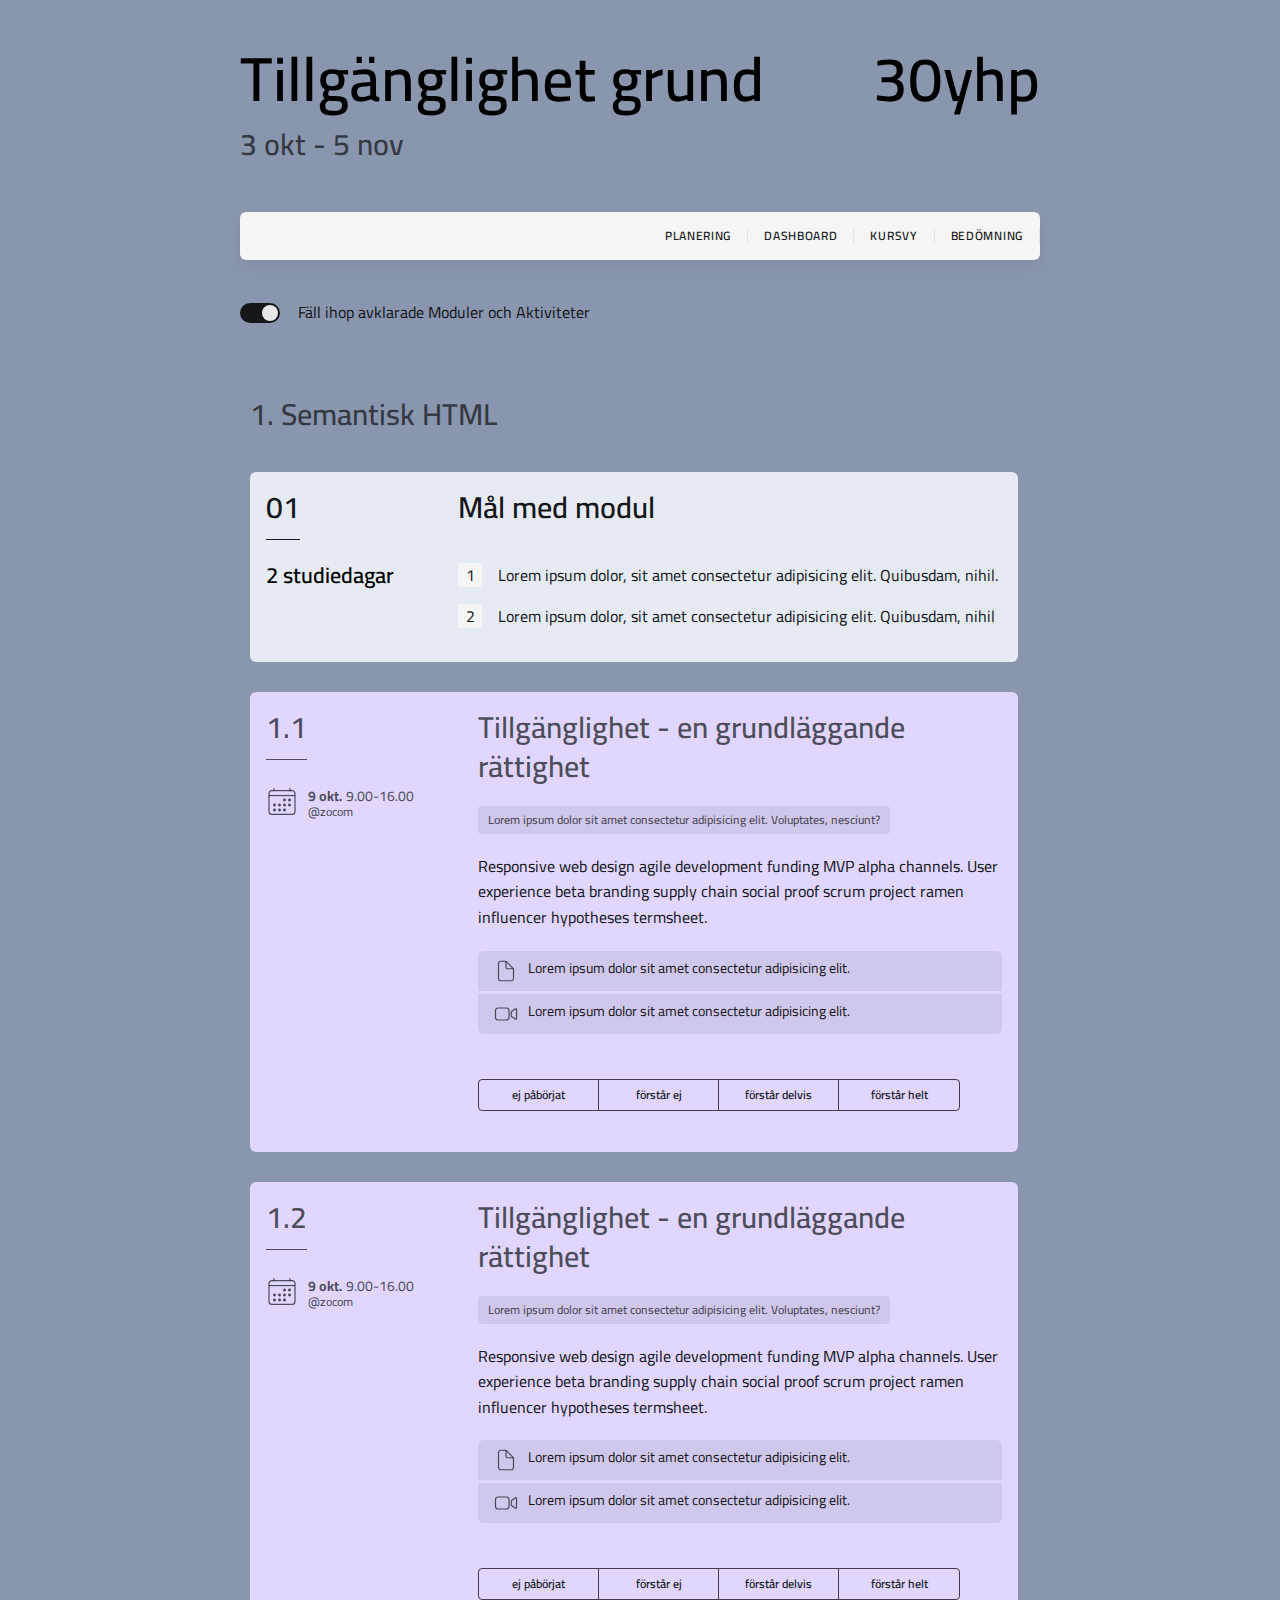
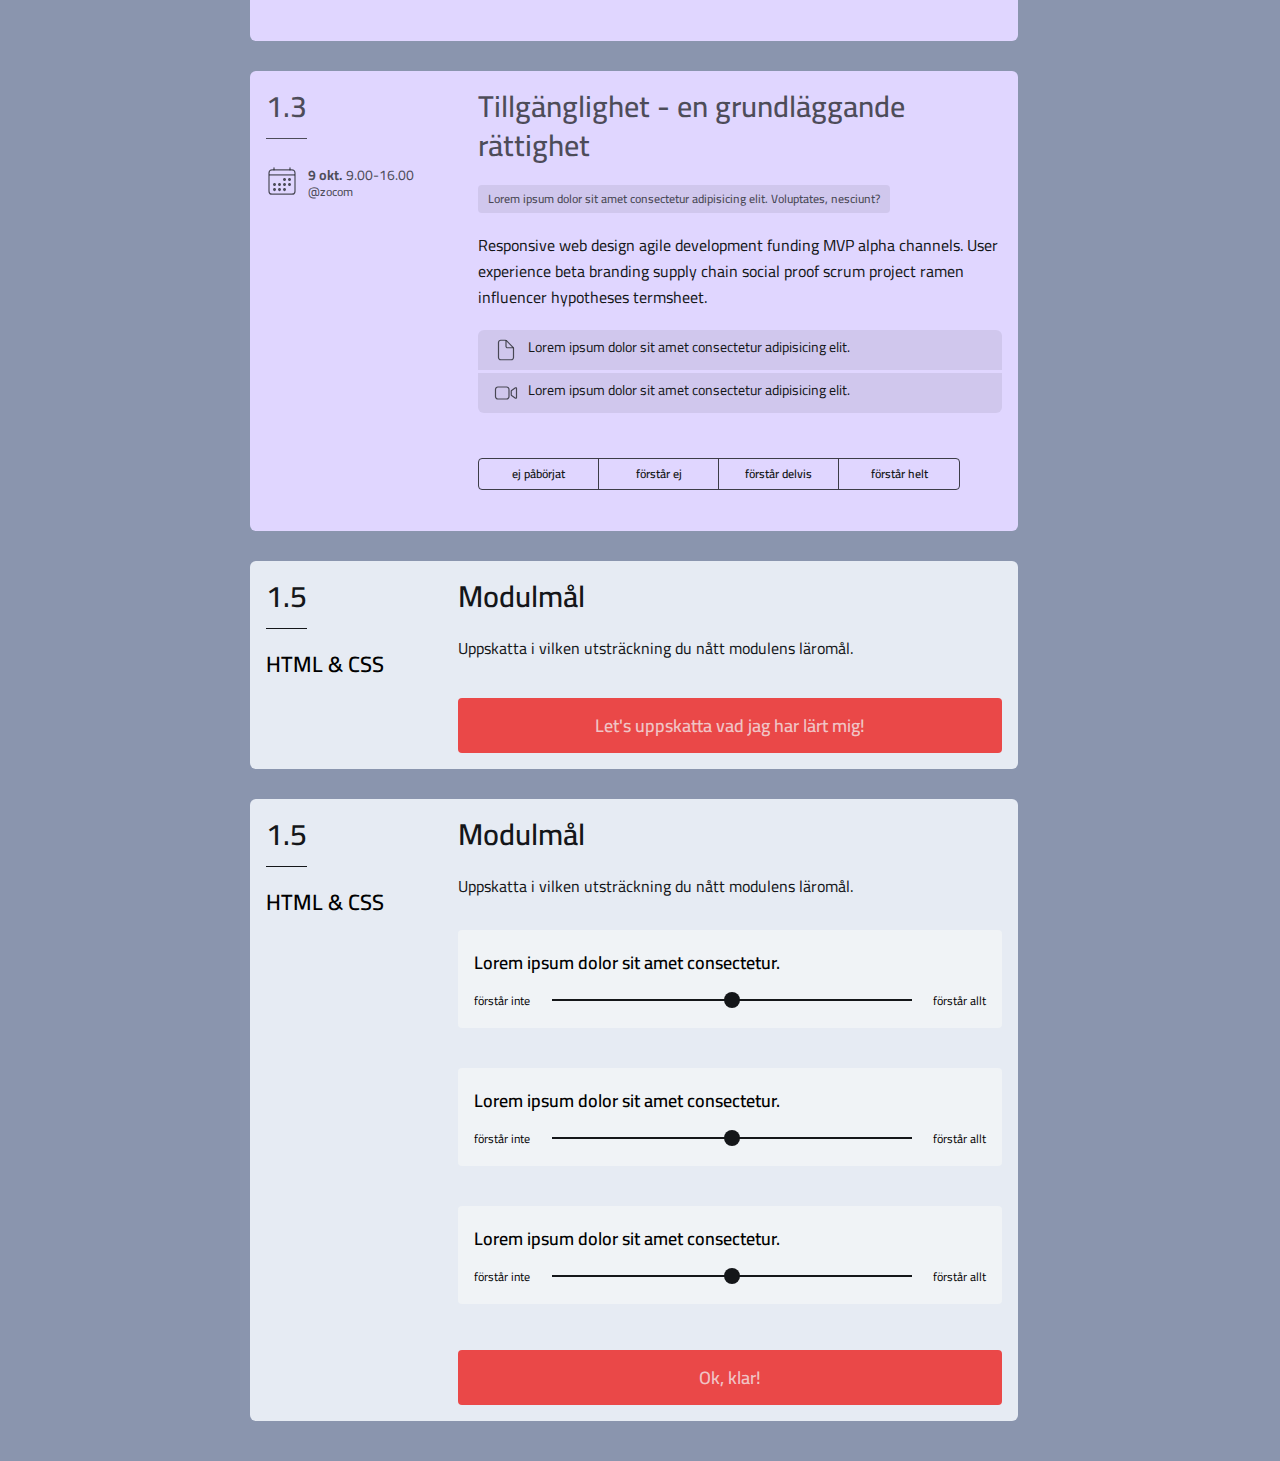
==== view/index.html @ afc8d927 "view html" ====
<!DOCTYPE html>
<html lang="en">
<head>
    <meta charset="UTF-8">
    <meta http-equiv="X-UA-Compatible" content="IE=edge">
    <meta name="viewport" content="width=device-width, initial-scale=1.0">
    <link rel="stylesheet" href="../components/style.css">
    <link rel="preconnect" href="https://fonts.googleapis.com">
    <link rel="preconnect" href="https://fonts.gstatic.com" crossorigin>
    <link href="https://fonts.googleapis.com/css2?family=Cairo:wght@300;400;500;600;700&display=swap" rel="stylesheet">
    <title>Document</title>
</head>
<body>
    <div class="wrapper">

        <h1 class="title">Tillgänglighet grund <span>30yhp</span></h1>
        <h2 class="title__date">3 okt - 5 nov</h2>
    
        <!-- NAV -->
        <nav class="nav">
            <a class="nav__link" href="#">Planering</a>
            <a class="nav__link" href="../view/index.html">Dashboard</a>
            <a class="nav__link" href="#">Kursvy</a>
            <a class="nav__link" href="#">Bedömning</a>
        </nav>
    
        <!-- TOGGLE-DONE -->
        <section class="toggle-done">
            <div class="toggle-done__track"><div class="toggle-done__thumb"></div></div>
            <p class="main-p">Fäll ihop avklarade Moduler och Aktiviteter</p>
        </section>
    
        <article class="module__wrapper">
            <h2 class="module__title">1. Semantisk HTML</h2>
    
            <!-- LESSON-HEADER -->
            <header class="lesson-header">
                <aside class="module">
                    <h2 class="h2 module__number">01</h2>
                    <h3 class="h3">2 studiedagar</h3>
                </aside>
                <section class="module__overview">
                    <h2 class="h2">Mål med modul</h2>
                    <ol>
                        <li class="lesson-outcome main-p">Lorem ipsum dolor, sit amet consectetur adipisicing elit. Quibusdam, nihil.</li>
                        <li class="lesson-outcome main-p">Lorem ipsum dolor, sit amet consectetur adipisicing elit. Quibusdam, nihil</li>
                    </ol>
                </section>
            </header>
    
            <!-- LESSON 1.1 -->
            <article class="lesson">
                <aside class="module">
                    <h2 class="h2 h2--lighter module__number--lighter">1.1</h2>
                    <!-- SCHEDULE -->
                    <section class="schedule">
                        <img src="../img/calendar-outline.svg" alt="Icon of calendar.">
                        <section class="card-p--lighter">
                            <time class="schedule__date" datetime="2022-10-03">9 okt.</time>
                            <time class="schedule__time" datetime="08:00+01:00">9.00-16.00</time>
                            <address class="schedule__address card-p--lighter">@zocom</address>
                        </section>
                    </section>
                </aside>
                <section class="module__overview">
                    <h2 class="h2 h2--lighter">Tillgänglighet - en grundläggande rättighet</h2>
                    
                    <!-- MODULE-GOAL -->
                    <section class="module-goal">
                        <p class="card-p card-p--lighter">Lorem ipsum dolor sit amet consectetur adipisicing elit. Voluptates, nesciunt?</p>
                    </section>
                    <p class="main-p">Responsive web design agile development funding MVP alpha channels. User experience beta branding supply chain social proof scrum project ramen influencer hypotheses termsheet.</p>
                    
                    <!-- LINK -->
                    <section class="link__wrapper">
                        <section class="link">
                            <img src="../img/document-outline.svg" alt="">
                            <p class="figcaption">Lorem ipsum dolor sit amet consectetur adipisicing elit.</p>
                        </section>
                        <section class="link">
                            <img src="../img/videocam-outline.svg" alt="">
                            <p class="figcaption">Lorem ipsum dolor sit amet consectetur adipisicing elit.</p>
                        </section>
                    </section>

                    <!-- ACTIVITY-SELF-ASSESMENT -->
                    <section class="activity-self-assessment">
                        <ul class="self-assessment__options">
                            <li class="self-assessment__option border-right card-p">ej påbörjat</li>
                            <li class="self-assessment__option border-right card-p">förstår ej</li>
                            <li class="self-assessment__option border-right card-p">förstår delvis</li>
                            <li class="self-assessment__option card-p">förstår helt</li>
                        </ul>
                    </section>
                </section>
            </article>

            <!-- LESSON 1.2 -->
            <article class="lesson">
                <aside class="module">
                    <h2 class="h2 h2--lighter module__number--lighter">1.2</h2>
                    <!-- SCHEDULE -->
                    <section class="schedule">
                        <img src="../img/calendar-outline.svg" alt="Icon of calendar.">
                        <section class="card-p--lighter">
                            <time class="schedule__date" datetime="2022-10-03">9 okt.</time>
                            <time class="schedule__time" datetime="08:00+01:00">9.00-16.00</time>
                            <address class="schedule__address card-p--lighter">@zocom</address>
                        </section>
                    </section>
                </aside>
                <section class="module__overview">
                    <h2 class="h2 h2--lighter">Tillgänglighet - en grundläggande rättighet</h2>
                    
                    <!-- MODULE-GOAL -->
                    <section class="module-goal">
                        <p class="card-p card-p--lighter">Lorem ipsum dolor sit amet consectetur adipisicing elit. Voluptates, nesciunt?</p>
                    </section>
                    <p class="main-p">Responsive web design agile development funding MVP alpha channels. User experience beta branding supply chain social proof scrum project ramen influencer hypotheses termsheet.</p>
                    
                    <!-- LINK -->
                    <section class="link__wrapper">
                        <section class="link">
                            <img src="../img/document-outline.svg" alt="">
                            <p class="figcaption">Lorem ipsum dolor sit amet consectetur adipisicing elit.</p>
                        </section>
                        <section class="link">
                            <img src="../img/videocam-outline.svg" alt="">
                            <p class="figcaption">Lorem ipsum dolor sit amet consectetur adipisicing elit.</p>
                        </section>
                    </section>

                    <!-- ACTIVITY-SELF-ASSESMENT -->
                    <section class="activity-self-assessment">
                        <ul class="self-assessment__options">
                            <li class="self-assessment__option border-right card-p">ej påbörjat</li>
                            <li class="self-assessment__option border-right card-p">förstår ej</li>
                            <li class="self-assessment__option border-right card-p">förstår delvis</li>
                            <li class="self-assessment__option card-p">förstår helt</li>
                        </ul>
                    </section>
                </section>
            </article>

            <!-- LESSON 1.3 -->
            <article class="lesson">
                <aside class="module">
                    <h2 class="h2 h2--lighter module__number--lighter">1.3</h2>
                    <!-- SCHEDULE -->
                    <section class="schedule">
                        <img src="../img/calendar-outline.svg" alt="Icon of calendar.">
                        <section class="card-p--lighter">
                            <time class="schedule__date" datetime="2022-10-03">9 okt.</time>
                            <time class="schedule__time" datetime="08:00+01:00">9.00-16.00</time>
                            <address class="schedule__address card-p--lighter">@zocom</address>
                        </section>
                    </section>
                </aside>
                <section class="module__overview">
                    <h2 class="h2 h2--lighter">Tillgänglighet - en grundläggande rättighet</h2>
                    
                    <!-- MODULE-GOAL -->
                    <section class="module-goal">
                        <p class="card-p card-p--lighter">Lorem ipsum dolor sit amet consectetur adipisicing elit. Voluptates, nesciunt?</p>
                    </section>
                    <p class="main-p">Responsive web design agile development funding MVP alpha channels. User experience beta branding supply chain social proof scrum project ramen influencer hypotheses termsheet.</p>
                    
                    <!-- LINK -->
                    <section class="link__wrapper">
                        <section class="link">
                            <img src="../img/document-outline.svg" alt="">
                            <p class="figcaption">Lorem ipsum dolor sit amet consectetur adipisicing elit.</p>
                        </section>
                        <section class="link">
                            <img src="../img/videocam-outline.svg" alt="">
                            <p class="figcaption">Lorem ipsum dolor sit amet consectetur adipisicing elit.</p>
                        </section>
                    </section>

                    <!-- ACTIVITY-SELF-ASSESMENT -->
                    <section class="activity-self-assessment">
                        <ul class="self-assessment__options">
                            <li class="self-assessment__option border-right card-p">ej påbörjat</li>
                            <li class="self-assessment__option border-right card-p">förstår ej</li>
                            <li class="self-assessment__option border-right card-p">förstår delvis</li>
                            <li class="self-assessment__option card-p">förstår helt</li>
                        </ul>
                    </section>
                </section>
            </article>
    
            <!-- LESSON-HEADER -->
            <header class="lesson-header">
                <aside class="module">
                    <h2 class="h2 module__number">1.5</h2>
                    <h3 class="h3">HTML & CSS</h3>
                </aside>
                <section class="module__overview">
                    <h2 class="h2">Modulmål</h2>
                    <p class="main-p">Uppskatta i vilken utsträckning du nått modulens läromål.</p>
                    <!-- BTN -->
                    <button class="btn"><h4 class="h4">Let's uppskatta vad jag har lärt mig!</h4></button>
                </section>
            </header>

            <!-- LESSON-HEADER -->
            <header class="lesson-header">
                <aside class="module">
                    <h2 class="h2 module__number">1.5</h2>
                    <h3 class="h3">HTML & CSS</h3>
                </aside>
                <section class="module__overview">
                    <h2 class="h2">Modulmål</h2>
                    <p class="main-p">Uppskatta i vilken utsträckning du nått modulens läromål.</p>
                    
                    <!-- SLIDER-SELF-ASSESSMENT-->
                    <section class="slider-self-assessment">
                        <h4>Lorem ipsum dolor sit amet consectetur.</h4>
                        <div class="slider">
                            <p class="slider__p">förstår inte</p><input type="range" name="self-assessment" id="self-assessment"><p class="slider__p">förstår allt</p>
                        </div>
                    </section>
                    
                    <!-- SLIDER-SELF-ASSESSMENT-->
                    <section class="slider-self-assessment">
                        <h4>Lorem ipsum dolor sit amet consectetur.</h4>
                        <div class="slider">
                            <p class="slider__p">förstår inte</p><input type="range" name="self-assessment" id="self-assessment"><p class="slider__p">förstår allt</p>
                        </div>
                    </section>
                    
                    <!-- SLIDER-SELF-ASSESSMENT-->
                    <section class="slider-self-assessment">
                        <h4>Lorem ipsum dolor sit amet consectetur.</h4>
                        <div class="slider">
                            <p class="slider__p">förstår inte</p><input type="range" name="self-assessment" id="self-assessment"><p class="slider__p">förstår allt</p>
                        </div>
                    </section>

                    <!-- BTN -->
                    <button class="btn"><h4 class="h4">Ok, klar!</h4></button>

                </section>
            </header>



        </article>
    </div>
    
</body>
</html>
---- components/style.css ----
* {
    box-sizing: border-box;
    margin: 0;
    padding: 0;
    text-decoration: none;
    list-style: none;
    font-family: 'Cairo', sans-serif;
    font-size: 1.6rem;
}

body > * {
    margin: 3rem;
}

body {
    background: #8a95ae;
}

:root {
    font-size: 62.5%;

    --primary-text-dark: #141619;                       /* darker */
    --secondary-text-dark: rgba(20, 22, 25, 0.72);      /* lighter */
    --primary-text-light: rgba(243, 245, 247, 0.94);    /* lighter */
    --secondary-text-light: rgba(243, 245, 247, 0.72);  /* darker */

    --foreground-layer-light: #F5F5F5;                  /* nav, background course card */
    --foreground-layer-neutral: #666A73;
    --container-layer-ash: #E6EBF3;                     /* lesson-header */
    --container-layer-purple:  #E0D6FF;                 /* lesson */
    --shade-dark-80: rgba(20, 22, 25, 0.8);             /* darker */
    --shade-dark-8: rgba(20, 22, 25, 0.08);             /* lighter */
    --shade-light-80: rgba(243, 245, 246, 0.8);
    --accent-red: #EA4848;

    --border-radius: 6px;
}

h1 {
    font-weight: 600;
    font-size: 6.2rem;
    position: relative;
    margin-bottom: -6rem;
}
h1 span {
    font-weight: 600;
    font-size: 6.2rem;
    position: absolute;
    right: 0;
}

h2 {        /* ta bort denna?? */
    font-weight: 600;
    font-size: 3.0rem;
    color: rgba(20, 22, 25, 0.72);
}

.h2 {
    color: var(--primary-text-dark);
    font-size: 3.0rem;
    font-weight: 600;
    line-height: 3.9rem;
}

.h2--lighter {
    color: var(--secondary-text-dark);
}

h3 {        /* ta bort denna?? */
    font-weight: 600;
    font-size: 2.2rem;
    line-height: 3.08px;
}

.h3 {
    font-weight: 600;
    font-size: 2.2rem;
    line-height: 3.08rem;
}

h4 {
    font-size: 1.8rem;
    font-weight: 600;
}

.h4 {
    font-size: 1.8rem;
    font-weight: 600;
    line-height: 2.34rem;
}

p {
    font-size: 1.6rem;
    font-weight: 400;
}

.main-p {
    font-size: 1.6rem;
    font-weight: 400;
    line-height: 2.56rem;
    color: var(--primary-text-dark);
}

.card-p {
    font-size: 1.2rem;
    font-weight: 600;
    line-height: 1.8rem;
}

.card-p--lighter {
    color: var(--secondary-text-dark);
}

figcaption {
    font-weight: 400;
    font-size: 1.4rem;
    color: var(--primary-text-dark);
}

.figcaption {
    font-weight: 400;
    font-size: 1.4rem;
    line-height: 1.8rem;
    color: var(--primary-text-dark);
    /* text-align: center; */
}

.wrapper {
    max-width: 800px;
    margin: 2rem auto;
    display: flex;
    flex-direction: column;
    gap: 4rem;
}

.module__wrapper {
    display: flex;
    flex-direction: column;
    gap: 3rem;
    /* background-color: var(--primary-);   FIXA DENNA */
    padding: 2rem 1rem;
    border-radius: var(--border-radius);
}

/* -.-.-.-.-.- NAV -.-.-.-.-.- */

.nav {
    min-height: 4.8rem;
    background-color: var(--foreground-layer-light);
    box-shadow: 0px 6px 16px rgba(0, 0, 0, 0.05);
    border-radius: 6px;
    display: flex;
    justify-content: end;
    align-items: center;
}

.nav__link {
    padding: 0 1.6rem;
    border-right: 1px solid var(--shade-dark-8);
    text-transform: uppercase;
    font-weight: 600;
    color: var(--primary-text-dark);
    font-size: 1.2rem;
    letter-spacing: 0.7px;
    line-height: 1.56rem;
}

/* -.-.-.-.-.- LESSON-HEADER -.-.-.-.-.- */

.lesson-header {
    max-width: 768px;
    padding: 1.6rem;
    background-color: var(--container-layer-ash);
    border-radius: var(--border-radius);
    display: grid;
    grid-template-columns: 16rem auto;
    gap: 3.2rem;
}

.lesson-outcome {
    counter-increment: item;
    margin: 1.6rem 0;
}

.lesson-outcome::before {
    background-color: var(--foreground-layer-light);
    border-radius: 3px;
    content: counter(item);
    width: 2.4rem;
    height: 2.4rem;
    display: inline-block;
    text-align: center;
    line-height: 2.4rem;
    margin-right: 1.6rem;
}

.module__number {
    width: fit-content;
    border-bottom: 1.5px solid var(--primary-text-dark);
    margin-bottom: 2rem;
    padding-bottom: 1.2rem;
}

.module__number--lighter {
    width: fit-content;
    border-bottom: 1.5px solid var(--secondary-text-dark);
    margin-bottom: 2rem;
    padding-bottom: 1.2rem;
}

/* -.-.-.- ACTIVITY-SELF-ASSESMENT -.-.-.- */

.activity-self-assessment {
    padding: 1rem 0;
    margin: 1.5rem 0;
}

.self-assessment__options {
    width: fit-content;
    border: 0.5px solid var(--shade-dark-80);
    overflow: hidden;
    border-radius: 4px;
    display: grid;
    grid-template-columns: repeat(4, 12rem);
}

.self-assessment__option {
    text-align: center;
    padding: .6rem 0;
    cursor: pointer;
    color: var(--primary-text-dark);
}

.border-right {
    border-right: 0.5px solid var(--shade-dark-80);
}

.self-assessment__option:hover {
    background-color: var(--shade-dark-80);
    color: var(--primary-text-light);
}

/* -.-.-.-.- COURSE CARD -.-.-.-.- */

.course-card {
    width: 24.5rem;
    border-radius: var(--border-radius);
    overflow: hidden;
    background-color: var(--foreground-layer-light);
}

.course-card__color {
    height: 20rem;
    background-color: var(--foreground-layer-neutral);
}

.course-card__info {
    padding: 1.6rem;
}

.course-card__nav {
    display: flex;
    flex-direction: column;
    align-items: center;
    gap: 1px;
    border-radius: var(--border-radius);
    overflow: hidden;
    margin-top: 4.4rem;
}

.card__link {
    width: 100%;
    text-align: center;
    padding: .4rem 0;
    background-color: var(--shade-dark-8);
    color: var(--secondary-text-dark);
}

.card__link:hover {     /* Samma som assessment! Lägga ihop? */
    background-color: var(--shade-dark-80);
    color: var(--primary-text-light);
}

/* -.-.-.-.-.-.-.- BTN -.-.-.-.-.-.-.- */

.btn {
    max-width: 60rem;
    width: 100%;
    border: none;
    background-color: var(--accent-red);
    border-radius: 4px;
    color: var(--secondary-text-light);
    padding: 1.6rem 2.4rem;
    margin-top: 1.6rem;
    cursor: pointer;
}

/* -.-.-.- TOGGLE-DONE -.-.-.- */

.toggle-done {
    display: flex;
    align-items: center;
    gap: 1.8rem;
}

.toggle-done__track {
    width: 4rem;
    height: 2rem;
    padding: 2px;
    background-color: var(--primary-text-dark);
    border-radius: 4rem;
    display: flex;
    justify-content: end;
    align-items: center;
}

.toggle-done__thumb {
    width: 1.6rem;
    height: 1.6rem;
    border-radius: 50%;
    background-color: var(--primary-text-light);
    cursor: pointer;
}

/* -.-.- SLIDER-SELF-ASSESSMENT -.-.- */

.slider-self-assessment {
    max-width: 544px;
    display: flex;
    flex-direction: column;
    gap: 1rem;
    background-color: var(--shade-light-80);
    padding: 1.6rem;
    border-radius: 4px;
    margin: 1rem 0;
}

.slider {
    display: flex;
    align-items: center;
    gap: 1rem;
}

.slider__p {
    font-size: 1.2rem;
}

input[type="range"] {
    appearance: none;
    width: 36rem;
    margin: auto;
}

input[type="range"]::-webkit-slider-runnable-track {
    appearance: none;
    background-color: #141619;
    height: 1.5px;
    /* width: 30rem; */
}
input[type="range"]::-webkit-slider-thumb {
    appearance: none;
    background-color: #141619;
    height: 1.6rem;
    width: 1.6rem;
    border-radius: 50%;
    margin-top: -.7rem;
}


/* -.-.-.-.-.- MODULE GOAL -.-.-.-.-.- */

.module-goal {
    background-color: var(--shade-dark-8);
    border-radius: 4px;
    width: fit-content;
    padding: .5rem 1rem;
}

/* -.-.-.-.-.-.- LINK -.-.-.-.-.-.- */

.link__wrapper {
    display: flex;
    flex-direction: column;
    gap: .3rem;
    border-radius: var(--border-radius);
    overflow: hidden;
}

.link {
    display: flex;
    gap: 1rem;
    background-color: var(--shade-dark-8);
    padding: .5em 1em;
}


/* LESSON */

.lesson {
    max-width: 768px;
    padding: 1.6rem;
    background-color: var(--container-layer-purple);
    border-radius: var(--border-radius);
    display: grid;
    grid-template-columns: 18rem auto;
    gap: 3.2rem;
}

.module__overview {
    display: flex;
    flex-direction: column;
    gap: 2rem;
}

/* SCHEDULE */

.schedule {
    display: flex;
    gap: 1rem;
}

.schedule__date {
    font-size: 1.4rem;
    font-weight: 700;
}

.schedule__time {
    font-size: 1.4rem;
    font-weight: 500;
}

.schedule__address {
    font-style: normal;
    font-size: 1.2rem;
    font-weight: 600;
    margin-top: -.8em;
}

/* BACKGROUND COLOR UTILITY CLASSES */

.bg-color--purple {
    background-color: #E0D6FF;
}
.bg-color--white {
    background-color: #F5F6FF;
}
.bg-color--blue {
    background-color: #B6DCFF;
}
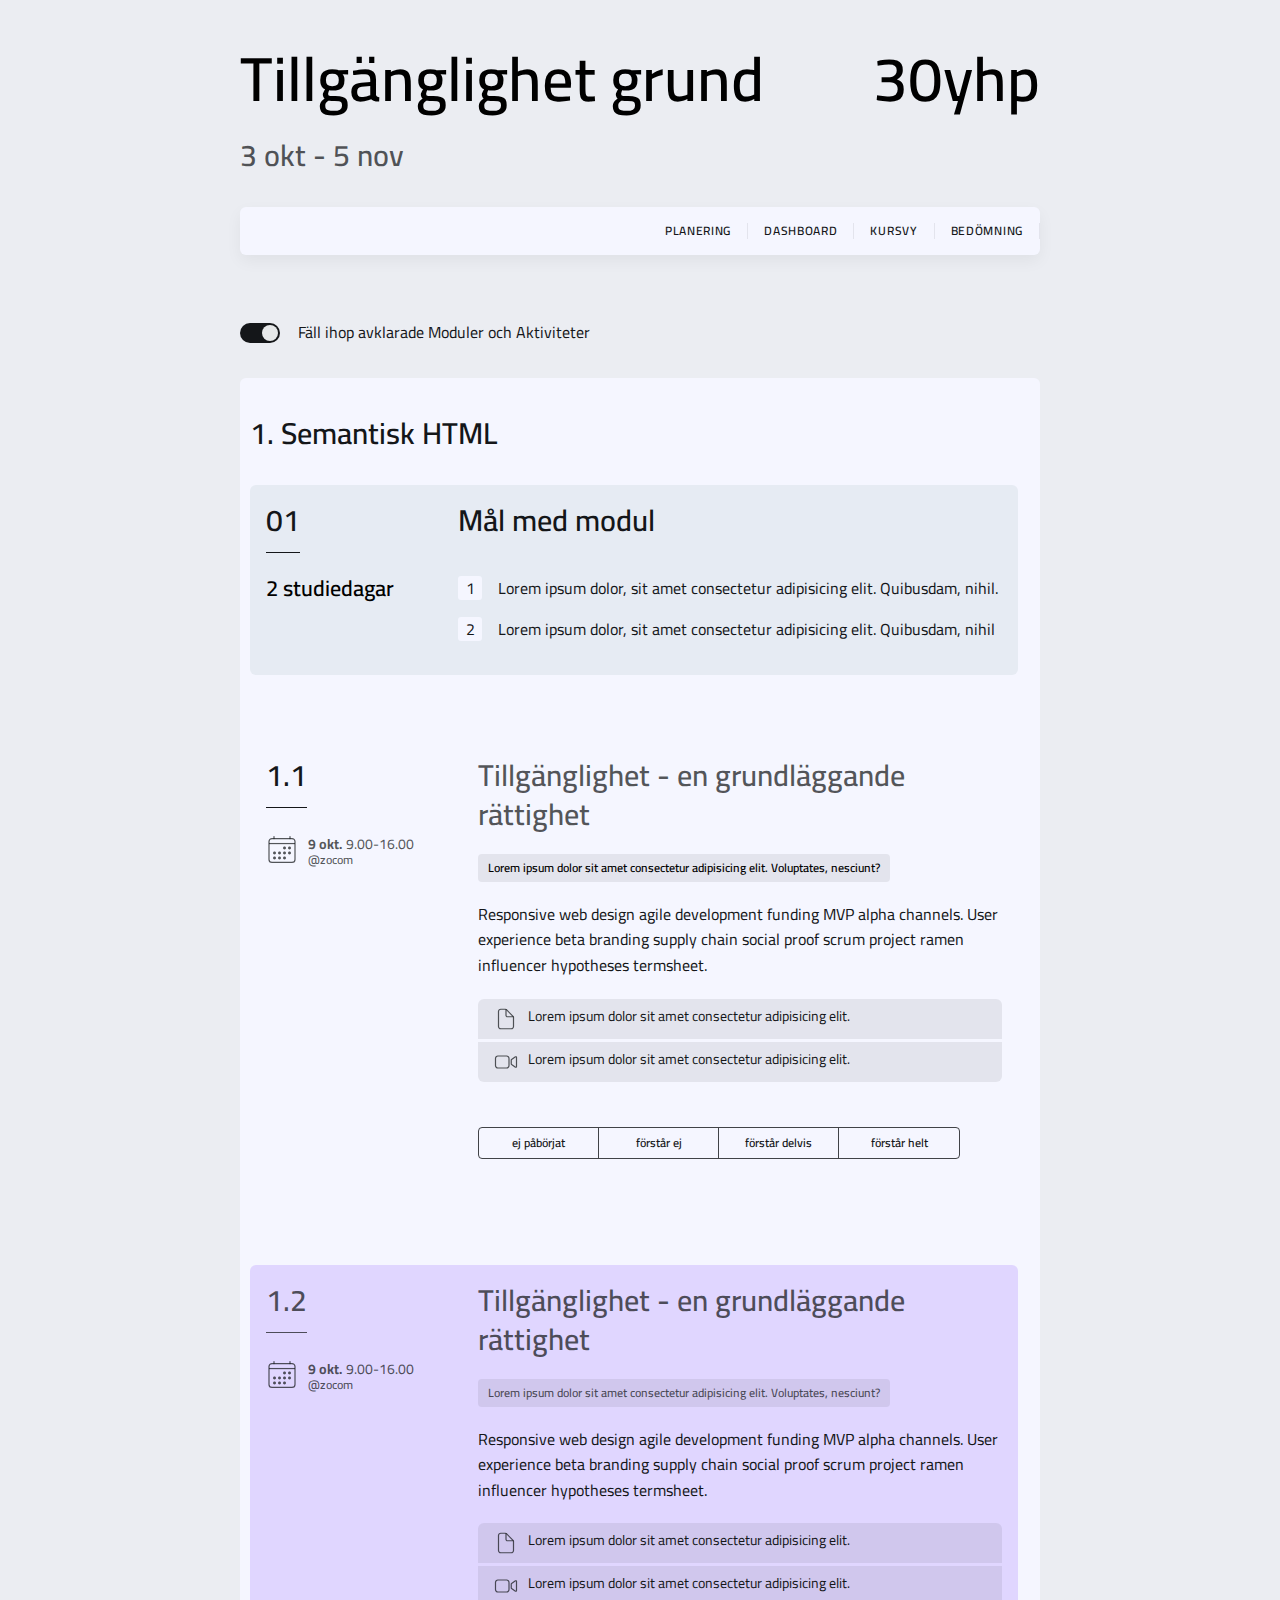
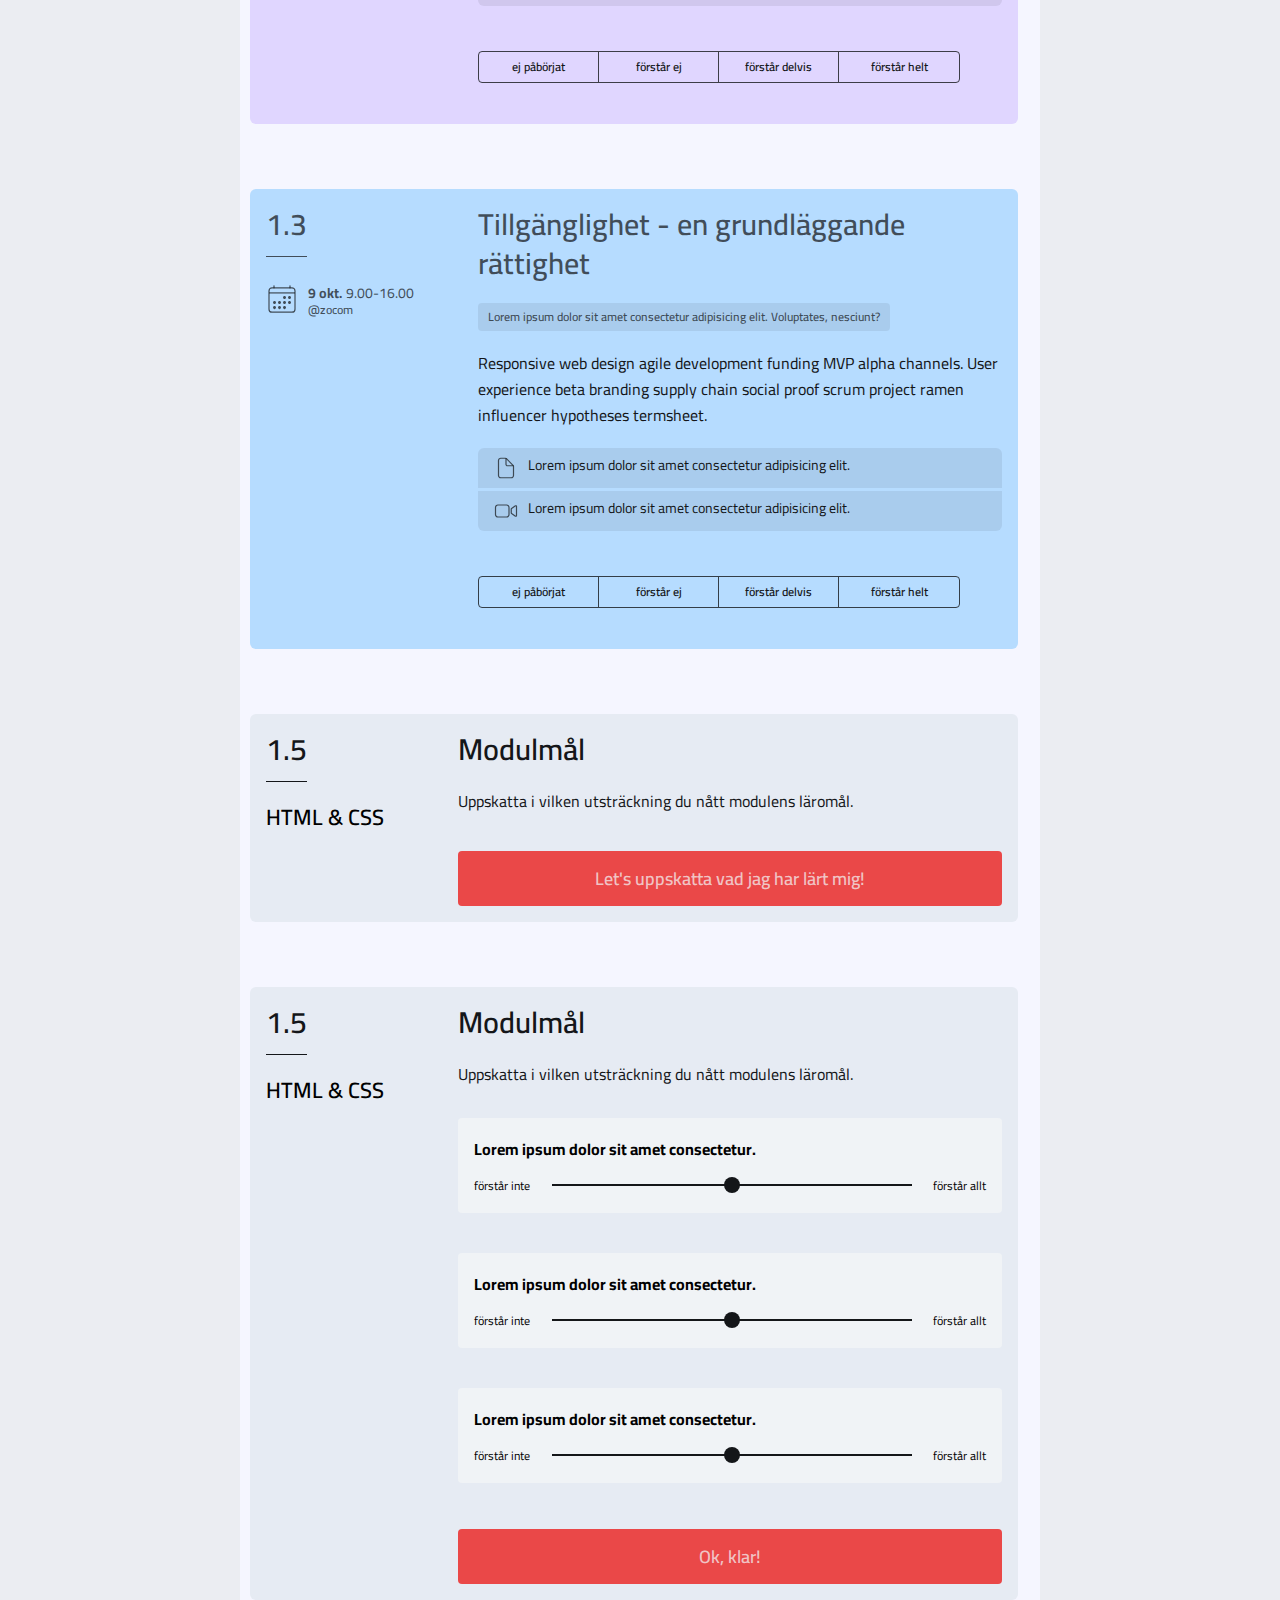
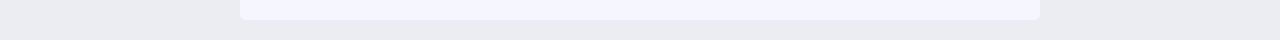
==== commit 7531e435: "css structure" ====
--- a/view/index.html
+++ b/view/index.html
@@ -12,17 +12,22 @@
 </head>
 <body>
     <div class="wrapper">
-
-        <h1 class="title">Tillgänglighet grund <span>30yhp</span></h1>
-        <h2 class="title__date">3 okt - 5 nov</h2>
-    
-        <!-- NAV -->
-        <nav class="nav">
-            <a class="nav__link" href="#">Planering</a>
-            <a class="nav__link" href="../view/index.html">Dashboard</a>
-            <a class="nav__link" href="#">Kursvy</a>
-            <a class="nav__link" href="#">Bedömning</a>
-        </nav>
+        
+        <!-- PAGE-HEADER -->
+        <header class="page-header">
+            <section>
+                <h1 class="h1 h1--huge">Tillgänglighet grund <span class="yhp">30yhp</span></h1>
+                <time class="h2 h2--lighter h1__date" datetime="2022-10-03">3 okt - 5 nov</time>
+            </section>
+
+            <!-- NAV -->
+            <nav class="nav">
+                <a class="nav__link" href="#">Planering</a>
+                <a class="nav__link" href="../view/index.html">Dashboard</a>
+                <a class="nav__link" href="#">Kursvy</a>
+                <a class="nav__link" href="#">Bedömning</a>
+            </nav>
+        </header>
     
         <!-- TOGGLE-DONE -->
         <section class="toggle-done">
@@ -30,28 +35,31 @@
             <p class="main-p">Fäll ihop avklarade Moduler och Aktiviteter</p>
         </section>
     
-        <article class="module__wrapper">
-            <h2 class="module__title">1. Semantisk HTML</h2>
-    
-            <!-- LESSON-HEADER -->
-            <header class="lesson-header">
-                <aside class="module">
-                    <h2 class="h2 module__number">01</h2>
-                    <h3 class="h3">2 studiedagar</h3>
-                </aside>
-                <section class="module__overview">
-                    <h2 class="h2">Mål med modul</h2>
-                    <ol>
-                        <li class="lesson-outcome main-p">Lorem ipsum dolor, sit amet consectetur adipisicing elit. Quibusdam, nihil.</li>
-                        <li class="lesson-outcome main-p">Lorem ipsum dolor, sit amet consectetur adipisicing elit. Quibusdam, nihil</li>
-                    </ol>
-                </section>
-            </header>
+        <!-- MODULE-CONTAINER -->
+        <article class="module-container">
+            <section>
+                <h2 class="h2 module-title">1. Semantisk HTML</h2>
+        
+                <!-- LESSON-HEADER -->
+                <header class="lesson-header">
+                    <aside class="module">
+                        <h2 class="h2 module__number">01</h2>
+                        <h3 class="h3">2 studiedagar</h3>
+                    </aside>
+                    <section class="module__overview">
+                        <h2 class="h2">Mål med modul</h2>
+                        <ol>
+                            <li class="lesson-outcome main-p">Lorem ipsum dolor, sit amet consectetur adipisicing elit. Quibusdam, nihil.</li>
+                            <li class="lesson-outcome main-p">Lorem ipsum dolor, sit amet consectetur adipisicing elit. Quibusdam, nihil</li>
+                        </ol>
+                    </section>
+                </header>
+            </section>
     
             <!-- LESSON 1.1 -->
             <article class="lesson">
                 <aside class="module">
-                    <h2 class="h2 h2--lighter module__number--lighter">1.1</h2>
+                    <h2 class="h2 module__number">1.1</h2>
                     <!-- SCHEDULE -->
                     <section class="schedule">
                         <img src="../img/calendar-outline.svg" alt="Icon of calendar.">
@@ -67,7 +75,7 @@
                     
                     <!-- MODULE-GOAL -->
                     <section class="module-goal">
-                        <p class="card-p card-p--lighter">Lorem ipsum dolor sit amet consectetur adipisicing elit. Voluptates, nesciunt?</p>
+                        <p class="card-p">Lorem ipsum dolor sit amet consectetur adipisicing elit. Voluptates, nesciunt?</p>
                     </section>
                     <p class="main-p">Responsive web design agile development funding MVP alpha channels. User experience beta branding supply chain social proof scrum project ramen influencer hypotheses termsheet.</p>
                     
@@ -96,7 +104,7 @@
             </article>
 
             <!-- LESSON 1.2 -->
-            <article class="lesson">
+            <article class="lesson lesson-purple">
                 <aside class="module">
                     <h2 class="h2 h2--lighter module__number--lighter">1.2</h2>
                     <!-- SCHEDULE -->
@@ -143,7 +151,7 @@
             </article>
 
             <!-- LESSON 1.3 -->
-            <article class="lesson">
+            <article class="lesson lesson--blue">
                 <aside class="module">
                     <h2 class="h2 h2--lighter module__number--lighter">1.3</h2>
                     <!-- SCHEDULE -->
@@ -239,12 +247,8 @@
 
                     <!-- BTN -->
                     <button class="btn"><h4 class="h4">Ok, klar!</h4></button>
-
                 </section>
             </header>
-
-
-
         </article>
     </div>
     
--- a/components/style.css
+++ b/components/style.css
@@ -8,12 +8,8 @@
     font-size: 1.6rem;
 }
 
-body > * {
-    margin: 3rem;
-}
-
 body {
-    background: #8a95ae;
+    background: var(--background-layer);
 }
 
 :root {
@@ -24,10 +20,12 @@
     --primary-text-light: rgba(243, 245, 247, 0.94);    /* lighter */
     --secondary-text-light: rgba(243, 245, 247, 0.72);  /* darker */
 
-    --foreground-layer-light: #F5F5F5;                  /* nav, background course card */
+    --foreground-layer-light: #F5F6FF;                  /* nav, background course card */
     --foreground-layer-neutral: #666A73;
+    --background-layer: #EBEDF2;
     --container-layer-ash: #E6EBF3;                     /* lesson-header */
-    --container-layer-purple:  #E0D6FF;                 /* lesson */
+    --container-layer-purple: #E0D6FF;                  /* lesson */
+    --container-layer-blue: #B6DCFF;                    /* lesson */
     --shade-dark-80: rgba(20, 22, 25, 0.8);             /* darker */
     --shade-dark-8: rgba(20, 22, 25, 0.08);             /* lighter */
     --shade-light-80: rgba(243, 245, 246, 0.8);
@@ -36,23 +34,19 @@
     --border-radius: 6px;
 }
 
-h1 {
+.wrapper {
+    max-width: 800px;
+    margin: 2rem auto;
+    display: flex;
+    flex-direction: column;
+}
+
+/* -.-.-.-.-.- FONT STYLES -.-.-.-.-.- */
+
+.h1 {
     font-weight: 600;
     font-size: 6.2rem;
     position: relative;
-    margin-bottom: -6rem;
-}
-h1 span {
-    font-weight: 600;
-    font-size: 6.2rem;
-    position: absolute;
-    right: 0;
-}
-
-h2 {        /* ta bort denna?? */
-    font-weight: 600;
-    font-size: 3.0rem;
-    color: rgba(20, 22, 25, 0.72);
 }
 
 .h2 {
@@ -66,32 +60,16 @@
     color: var(--secondary-text-dark);
 }
 
-h3 {        /* ta bort denna?? */
-    font-weight: 600;
-    font-size: 2.2rem;
-    line-height: 3.08px;
-}
-
 .h3 {
     font-weight: 600;
     font-size: 2.2rem;
     line-height: 3.08rem;
 }
 
-h4 {
-    font-size: 1.8rem;
-    font-weight: 600;
-}
-
 .h4 {
     font-size: 1.8rem;
     font-weight: 600;
     line-height: 2.34rem;
-}
-
-p {
-    font-size: 1.6rem;
-    font-weight: 400;
 }
 
 .main-p {
@@ -111,35 +89,26 @@
     color: var(--secondary-text-dark);
 }
 
-figcaption {
-    font-weight: 400;
-    font-size: 1.4rem;
-    color: var(--primary-text-dark);
-}
-
 .figcaption {
     font-weight: 400;
     font-size: 1.4rem;
     line-height: 1.8rem;
     color: var(--primary-text-dark);
-    /* text-align: center; */
-}
-
-.wrapper {
-    max-width: 800px;
-    margin: 2rem auto;
-    display: flex;
-    flex-direction: column;
-    gap: 4rem;
-}
-
-.module__wrapper {
-    display: flex;
-    flex-direction: column;
-    gap: 3rem;
-    /* background-color: var(--primary-);   FIXA DENNA */
-    padding: 2rem 1rem;
-    border-radius: var(--border-radius);
+}
+
+/* -.-.-.-.-.- PAGE-HEADER -.-.-.-.-.- */
+
+.page-header {
+    display: flex;
+    flex-direction: column;
+    gap: 3.2rem;
+}
+
+.yhp {
+    font-weight: 600;
+    font-size: 6.2rem;
+    position: absolute;
+    right: 0;
 }
 
 /* -.-.-.-.-.- NAV -.-.-.-.-.- */
@@ -163,6 +132,49 @@
     font-size: 1.2rem;
     letter-spacing: 0.7px;
     line-height: 1.56rem;
+}
+
+/* -.-.-.- TOGGLE-DONE -.-.-.- */
+
+.toggle-done {
+    display: flex;
+    align-items: center;
+    gap: 1.8rem;
+    margin: 6.5rem 0 3.2rem;
+}
+
+.toggle-done__track {
+    width: 4rem;
+    height: 2rem;
+    padding: 2px;
+    background-color: var(--primary-text-dark);
+    border-radius: 4rem;
+    display: flex;
+    justify-content: end;
+    align-items: center;
+}
+
+.toggle-done__thumb {
+    width: 1.6rem;
+    height: 1.6rem;
+    border-radius: 50%;
+    background-color: var(--primary-text-light);
+    cursor: pointer;
+}
+
+/* -.-.-.-.-.- MODULE-CONTAINER -.-.-.-.-.- */
+
+.module-container {
+    display: flex;
+    flex-direction: column;
+    gap: 6.5rem;
+    background-color: var(--foreground-layer-light); 
+    padding: 2rem 1rem;
+    border-radius: var(--border-radius);
+}
+
+.module-title {
+    margin: 1.6rem 0 3.2rem;
 }
 
 /* -.-.-.-.-.- LESSON-HEADER -.-.-.-.-.- */
@@ -208,6 +220,81 @@
     padding-bottom: 1.2rem;
 }
 
+/* -.-.-.-.-.- LESSON -.-.-.-.-.- */
+
+.lesson {
+    max-width: 768px;
+    padding: 1.6rem;
+    border-radius: var(--border-radius);
+    display: grid;
+    grid-template-columns: 18rem auto;
+    gap: 3.2rem;
+}
+
+.module__overview {
+    display: flex;
+    flex-direction: column;
+    gap: 2rem;
+}
+
+.lesson-purple {
+    background-color: var(--container-layer-purple);
+}
+
+.lesson--blue {
+    background-color: var(--container-layer-blue);
+}
+
+/* -.-.-.-.- SCHEDULE -.-.-.-.- */
+
+.schedule {
+    display: flex;
+    gap: 1rem;
+}
+
+.schedule__date {
+    font-size: 1.4rem;
+    font-weight: 700;
+}
+
+.schedule__time {
+    font-size: 1.4rem;
+    font-weight: 500;
+}
+
+.schedule__address {
+    font-style: normal;
+    font-size: 1.2rem;
+    font-weight: 600;
+    margin-top: -.8em;
+}
+
+/* -.-.-.-.-.- MODULE GOAL -.-.-.-.-.- */
+
+.module-goal {
+    background-color: var(--shade-dark-8);
+    border-radius: 4px;
+    width: fit-content;
+    padding: .5rem 1rem;
+}
+
+/* -.-.-.-.-.-.- LINK -.-.-.-.-.-.- */
+
+.link__wrapper {
+    display: flex;
+    flex-direction: column;
+    gap: .3rem;
+    border-radius: var(--border-radius);
+    overflow: hidden;
+}
+
+.link {
+    display: flex;
+    gap: 1rem;
+    background-color: var(--shade-dark-8);
+    padding: .5em 1em;
+}
+
 /* -.-.-.- ACTIVITY-SELF-ASSESMENT -.-.-.- */
 
 .activity-self-assessment {
@@ -240,45 +327,48 @@
     color: var(--primary-text-light);
 }
 
-/* -.-.-.-.- COURSE CARD -.-.-.-.- */
-
-.course-card {
-    width: 24.5rem;
-    border-radius: var(--border-radius);
-    overflow: hidden;
-    background-color: var(--foreground-layer-light);
-}
-
-.course-card__color {
-    height: 20rem;
-    background-color: var(--foreground-layer-neutral);
-}
-
-.course-card__info {
+/* -.-.- SLIDER-SELF-ASSESSMENT -.-.- */
+
+.slider-self-assessment {
+    max-width: 544px;
+    display: flex;
+    flex-direction: column;
+    gap: 1rem;
+    background-color: var(--shade-light-80);
     padding: 1.6rem;
-}
-
-.course-card__nav {
-    display: flex;
-    flex-direction: column;
+    border-radius: 4px;
+    margin: 1rem 0;
+}
+
+.slider {
+    display: flex;
     align-items: center;
-    gap: 1px;
-    border-radius: var(--border-radius);
-    overflow: hidden;
-    margin-top: 4.4rem;
-}
-
-.card__link {
-    width: 100%;
-    text-align: center;
-    padding: .4rem 0;
-    background-color: var(--shade-dark-8);
-    color: var(--secondary-text-dark);
-}
-
-.card__link:hover {     /* Samma som assessment! Lägga ihop? */
-    background-color: var(--shade-dark-80);
-    color: var(--primary-text-light);
+    gap: 1rem;
+}
+
+.slider__p {
+    font-size: 1.2rem;
+}
+
+input[type="range"] {
+    appearance: none;
+    width: 36rem;
+    margin: auto;
+}
+
+input[type="range"]::-webkit-slider-runnable-track {
+    appearance: none;
+    background-color: #141619;
+    height: 1.5px;
+    /* width: 30rem; */
+}
+input[type="range"]::-webkit-slider-thumb {
+    appearance: none;
+    background-color: #141619;
+    height: 1.6rem;
+    width: 1.6rem;
+    border-radius: 50%;
+    margin-top: -.7rem;
 }
 
 /* -.-.-.-.-.-.-.- BTN -.-.-.-.-.-.-.- */
@@ -295,155 +385,44 @@
     cursor: pointer;
 }
 
-/* -.-.-.- TOGGLE-DONE -.-.-.- */
-
-.toggle-done {
-    display: flex;
+/* -.-.-.-.- COURSE-CARD -.-.-.-.- */
+
+.course-card {
+    width: 24.5rem;
+    border-radius: var(--border-radius);
+    overflow: hidden;
+    background-color: var(--foreground-layer-light);
+}
+
+.course-card__color {
+    height: 20rem;
+    background-color: var(--foreground-layer-neutral);
+}
+
+.course-card__info {
+    padding: 1.6rem;
+}
+
+.course-card__nav {
+    display: flex;
+    flex-direction: column;
     align-items: center;
-    gap: 1.8rem;
-}
-
-.toggle-done__track {
-    width: 4rem;
-    height: 2rem;
-    padding: 2px;
-    background-color: var(--primary-text-dark);
-    border-radius: 4rem;
-    display: flex;
-    justify-content: end;
-    align-items: center;
-}
-
-.toggle-done__thumb {
-    width: 1.6rem;
-    height: 1.6rem;
-    border-radius: 50%;
-    background-color: var(--primary-text-light);
-    cursor: pointer;
-}
-
-/* -.-.- SLIDER-SELF-ASSESSMENT -.-.- */
-
-.slider-self-assessment {
-    max-width: 544px;
-    display: flex;
-    flex-direction: column;
-    gap: 1rem;
-    background-color: var(--shade-light-80);
-    padding: 1.6rem;
-    border-radius: 4px;
-    margin: 1rem 0;
-}
-
-.slider {
-    display: flex;
-    align-items: center;
-    gap: 1rem;
-}
-
-.slider__p {
-    font-size: 1.2rem;
-}
-
-input[type="range"] {
-    appearance: none;
-    width: 36rem;
-    margin: auto;
-}
-
-input[type="range"]::-webkit-slider-runnable-track {
-    appearance: none;
-    background-color: #141619;
-    height: 1.5px;
-    /* width: 30rem; */
-}
-input[type="range"]::-webkit-slider-thumb {
-    appearance: none;
-    background-color: #141619;
-    height: 1.6rem;
-    width: 1.6rem;
-    border-radius: 50%;
-    margin-top: -.7rem;
-}
-
-
-/* -.-.-.-.-.- MODULE GOAL -.-.-.-.-.- */
-
-.module-goal {
+    gap: 1px;
+    border-radius: var(--border-radius);
+    overflow: hidden;
+    margin-top: 4.4rem;
+}
+
+.card__link {
+    width: 100%;
+    text-align: center;
+    padding: .4rem 0;
     background-color: var(--shade-dark-8);
-    border-radius: 4px;
-    width: fit-content;
-    padding: .5rem 1rem;
-}
-
-/* -.-.-.-.-.-.- LINK -.-.-.-.-.-.- */
-
-.link__wrapper {
-    display: flex;
-    flex-direction: column;
-    gap: .3rem;
-    border-radius: var(--border-radius);
-    overflow: hidden;
-}
-
-.link {
-    display: flex;
-    gap: 1rem;
-    background-color: var(--shade-dark-8);
-    padding: .5em 1em;
-}
-
-
-/* LESSON */
-
-.lesson {
-    max-width: 768px;
-    padding: 1.6rem;
-    background-color: var(--container-layer-purple);
-    border-radius: var(--border-radius);
-    display: grid;
-    grid-template-columns: 18rem auto;
-    gap: 3.2rem;
-}
-
-.module__overview {
-    display: flex;
-    flex-direction: column;
-    gap: 2rem;
-}
-
-/* SCHEDULE */
-
-.schedule {
-    display: flex;
-    gap: 1rem;
-}
-
-.schedule__date {
-    font-size: 1.4rem;
-    font-weight: 700;
-}
-
-.schedule__time {
-    font-size: 1.4rem;
-    font-weight: 500;
-}
-
-.schedule__address {
-    font-style: normal;
-    font-size: 1.2rem;
-    font-weight: 600;
-    margin-top: -.8em;
-}
-
-/* BACKGROUND COLOR UTILITY CLASSES */
-
-.bg-color--purple {
-    background-color: #E0D6FF;
-}
-.bg-color--white {
-    background-color: #F5F6FF;
-}
-.bg-color--blue {
-    background-color: #B6DCFF;
-}
+    color: var(--secondary-text-dark);
+}
+
+.card__link:hover {     /* Samma som assessment! Lägga ihop? */
+    background-color: var(--shade-dark-80);
+    color: var(--primary-text-light);
+}
+
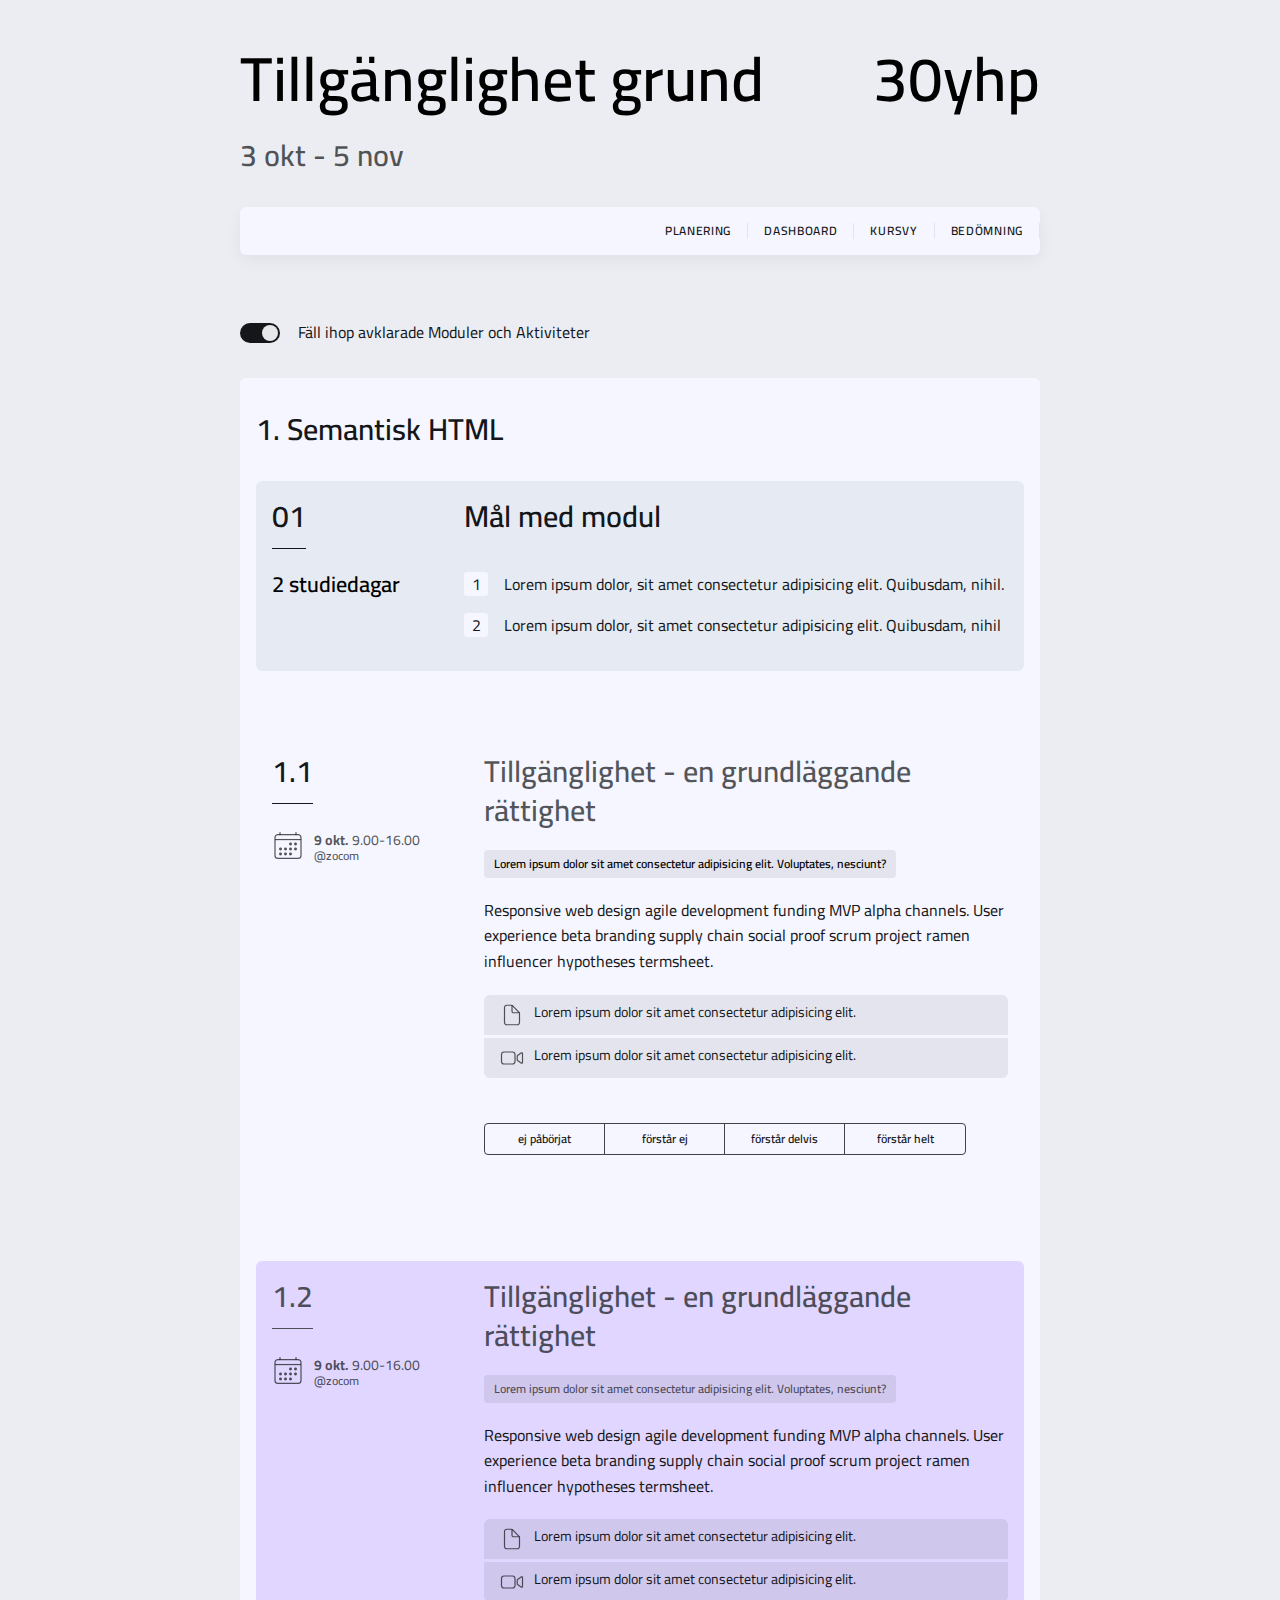
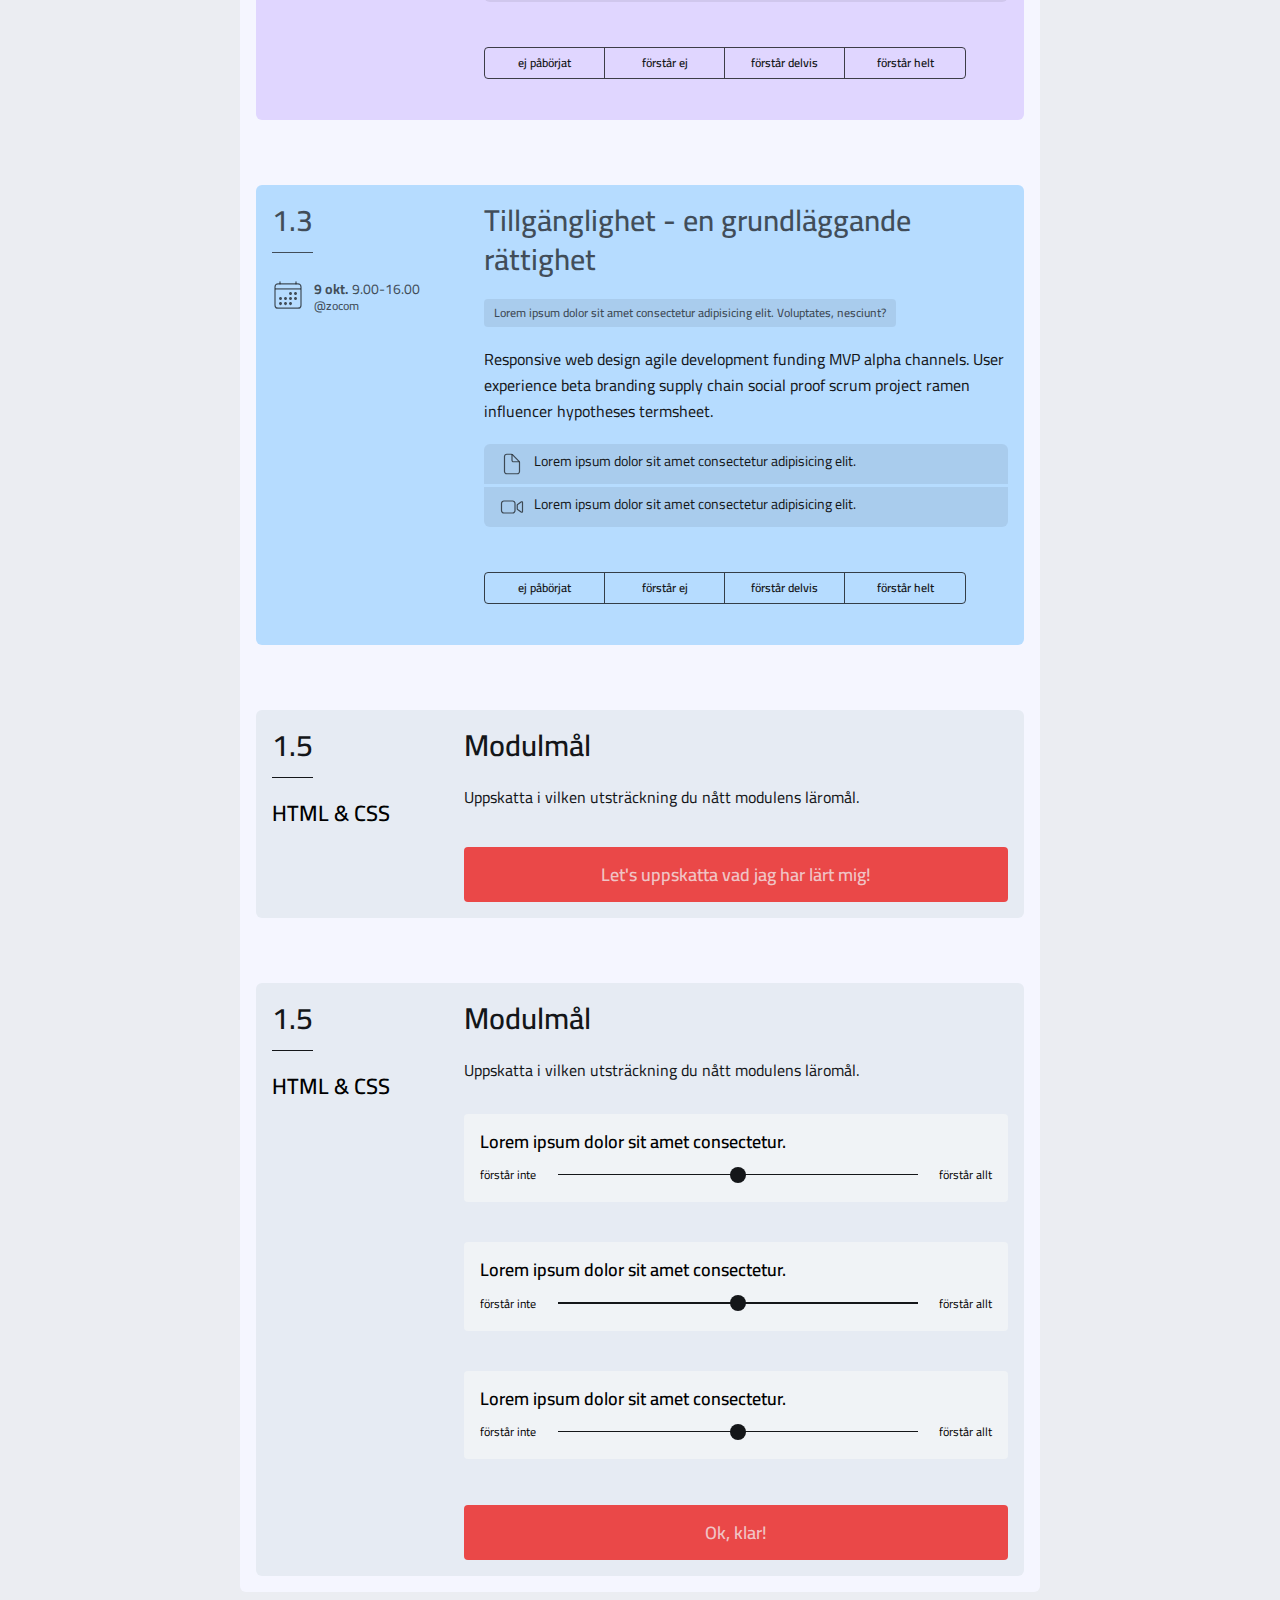
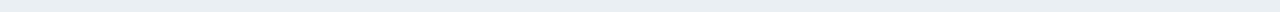
==== commit 21dfc043: "files components" ====
--- a/view/index.html
+++ b/view/index.html
@@ -104,7 +104,7 @@
             </article>
 
             <!-- LESSON 1.2 -->
-            <article class="lesson lesson-purple">
+            <article class="lesson lesson--purple">
                 <aside class="module">
                     <h2 class="h2 h2--lighter module__number--lighter">1.2</h2>
                     <!-- SCHEDULE -->
@@ -223,7 +223,7 @@
                     
                     <!-- SLIDER-SELF-ASSESSMENT-->
                     <section class="slider-self-assessment">
-                        <h4>Lorem ipsum dolor sit amet consectetur.</h4>
+                        <h4 class="h4">Lorem ipsum dolor sit amet consectetur.</h4>
                         <div class="slider">
                             <p class="slider__p">förstår inte</p><input type="range" name="self-assessment" id="self-assessment"><p class="slider__p">förstår allt</p>
                         </div>
@@ -231,7 +231,7 @@
                     
                     <!-- SLIDER-SELF-ASSESSMENT-->
                     <section class="slider-self-assessment">
-                        <h4>Lorem ipsum dolor sit amet consectetur.</h4>
+                        <h4 class="h4">Lorem ipsum dolor sit amet consectetur.</h4>
                         <div class="slider">
                             <p class="slider__p">förstår inte</p><input type="range" name="self-assessment" id="self-assessment"><p class="slider__p">förstår allt</p>
                         </div>
@@ -239,7 +239,7 @@
                     
                     <!-- SLIDER-SELF-ASSESSMENT-->
                     <section class="slider-self-assessment">
-                        <h4>Lorem ipsum dolor sit amet consectetur.</h4>
+                        <h4 class="h4">Lorem ipsum dolor sit amet consectetur.</h4>
                         <div class="slider">
                             <p class="slider__p">förstår inte</p><input type="range" name="self-assessment" id="self-assessment"><p class="slider__p">förstår allt</p>
                         </div>
--- a/components/style.css
+++ b/components/style.css
@@ -169,7 +169,7 @@
     flex-direction: column;
     gap: 6.5rem;
     background-color: var(--foreground-layer-light); 
-    padding: 2rem 1rem;
+    padding: 1.6rem;
     border-radius: var(--border-radius);
 }
 
@@ -237,7 +237,7 @@
     gap: 2rem;
 }
 
-.lesson-purple {
+.lesson--purple {
     background-color: var(--container-layer-purple);
 }
 
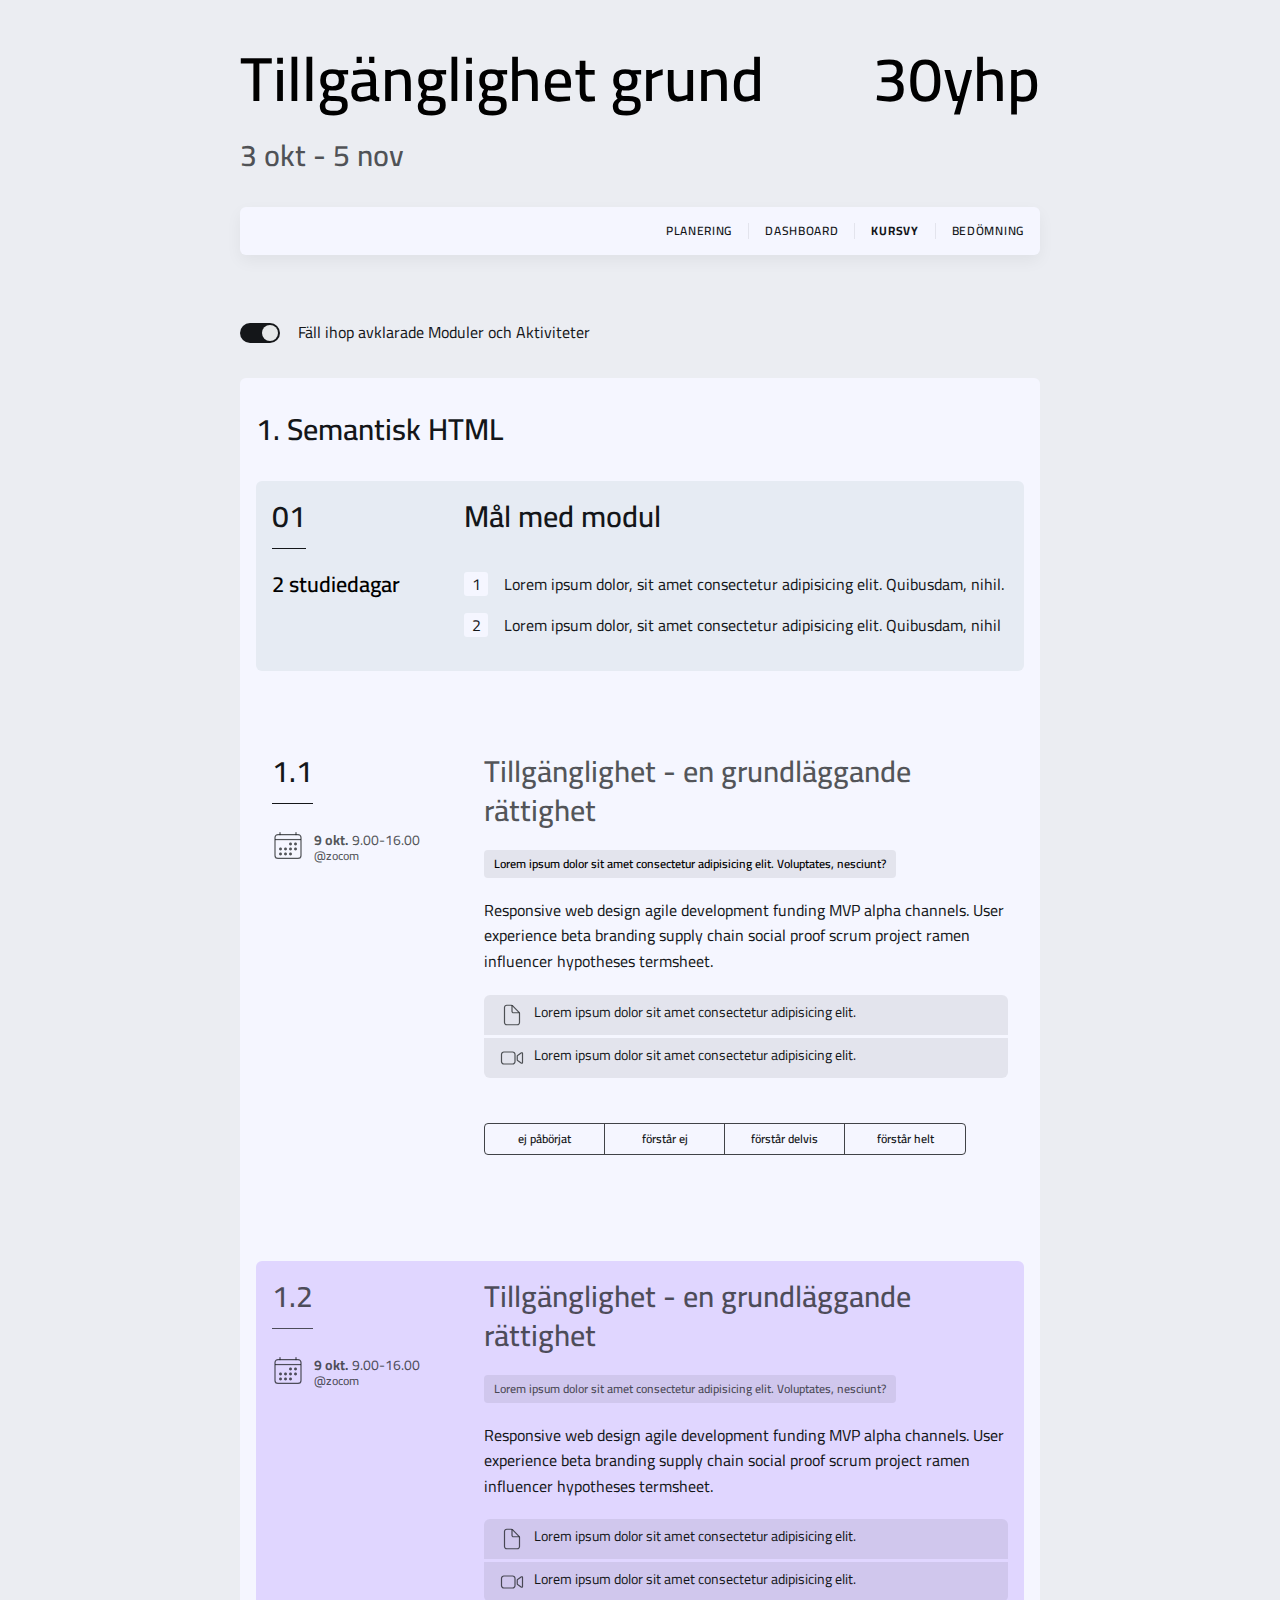
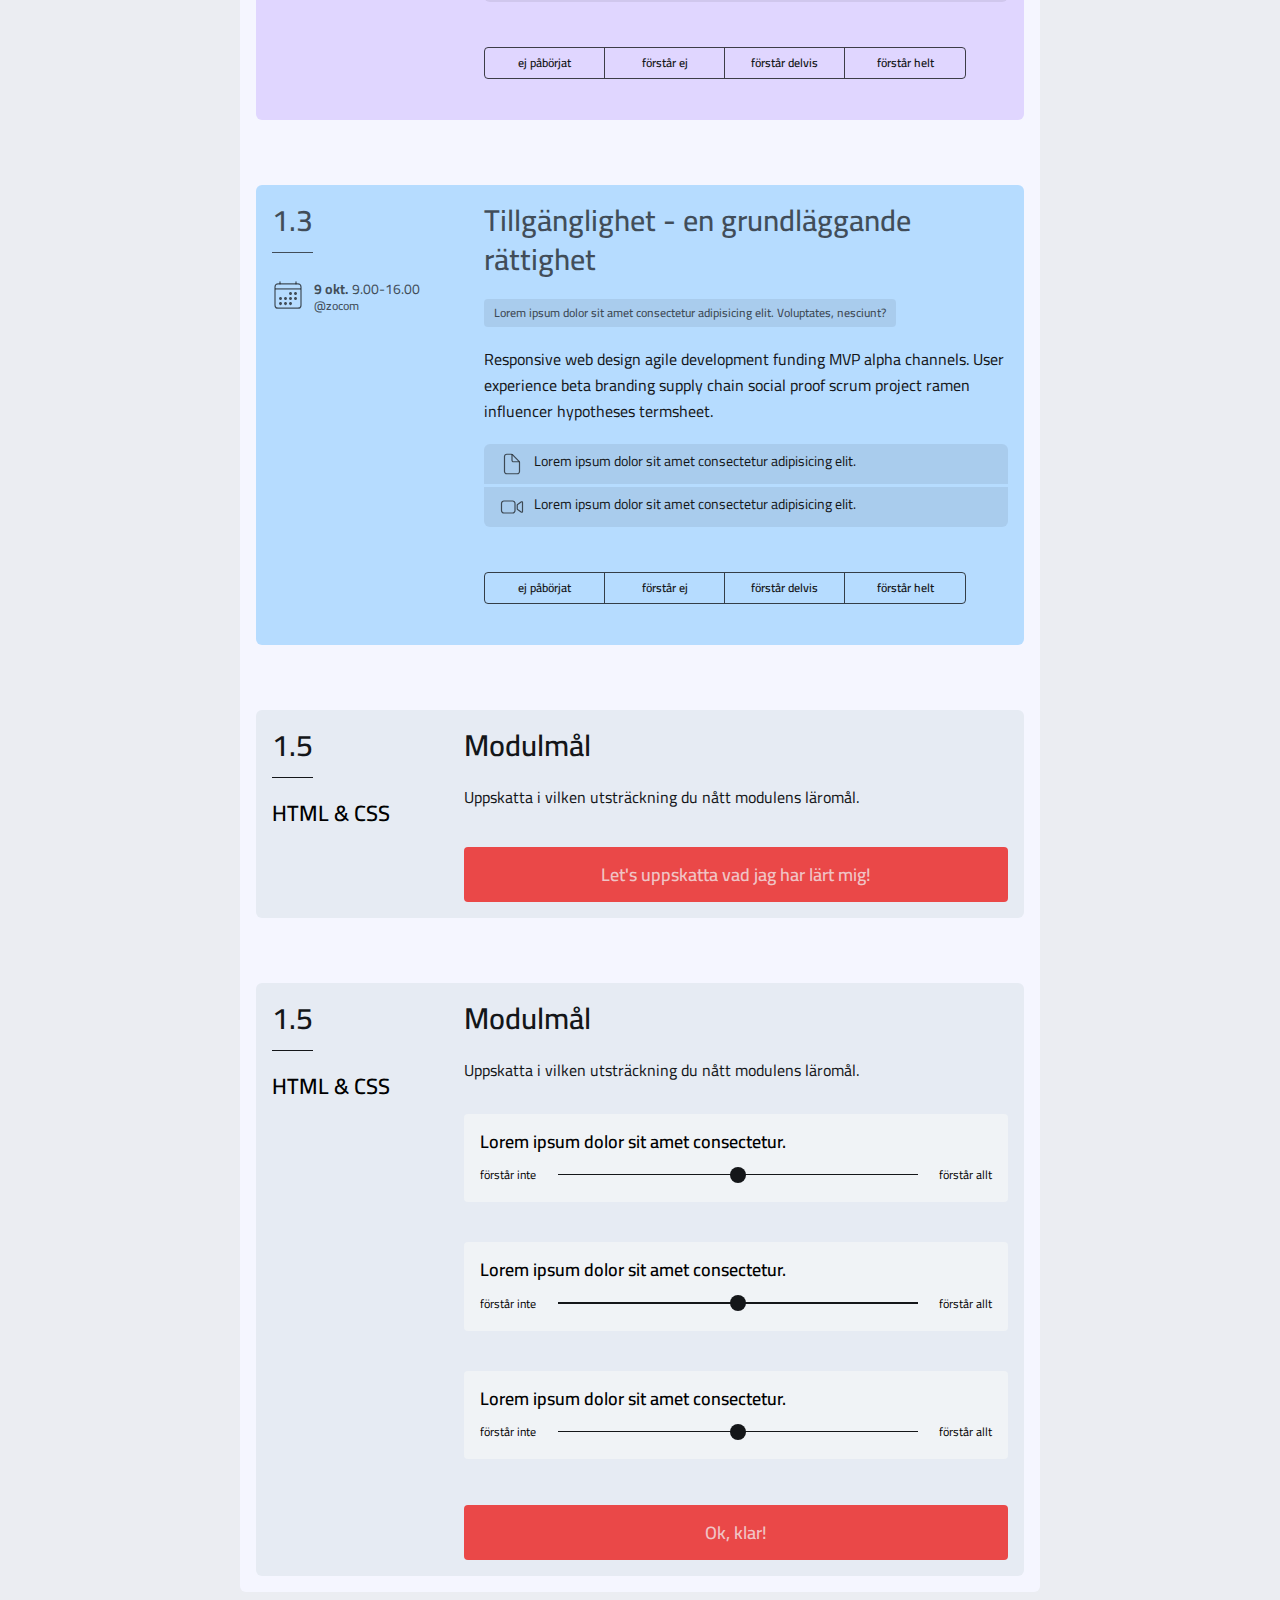
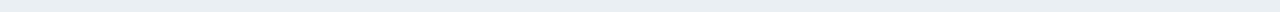
==== commit 9db54170: "nav update" ====
--- a/view/index.html
+++ b/view/index.html
@@ -23,8 +23,8 @@
             <!-- NAV -->
             <nav class="nav">
                 <a class="nav__link" href="#">Planering</a>
-                <a class="nav__link" href="../view/index.html">Dashboard</a>
-                <a class="nav__link" href="#">Kursvy</a>
+                <a class="nav__link" href="#">Dashboard</a>
+                <a class="nav__link nav__link--active" href="#">Kursvy</a>
                 <a class="nav__link" href="#">Bedömning</a>
             </nav>
         </header>
--- a/components/style.css
+++ b/components/style.css
@@ -134,6 +134,18 @@
     line-height: 1.56rem;
 }
 
+nav a:last-child {          /* Removes border on last child */
+    border-right: none;
+}
+
+.nav__link:hover {
+    font-weight: 700;
+}
+
+.nav__link--active {
+    font-weight: 700;
+}
+
 /* -.-.-.- TOGGLE-DONE -.-.-.- */
 
 .toggle-done {
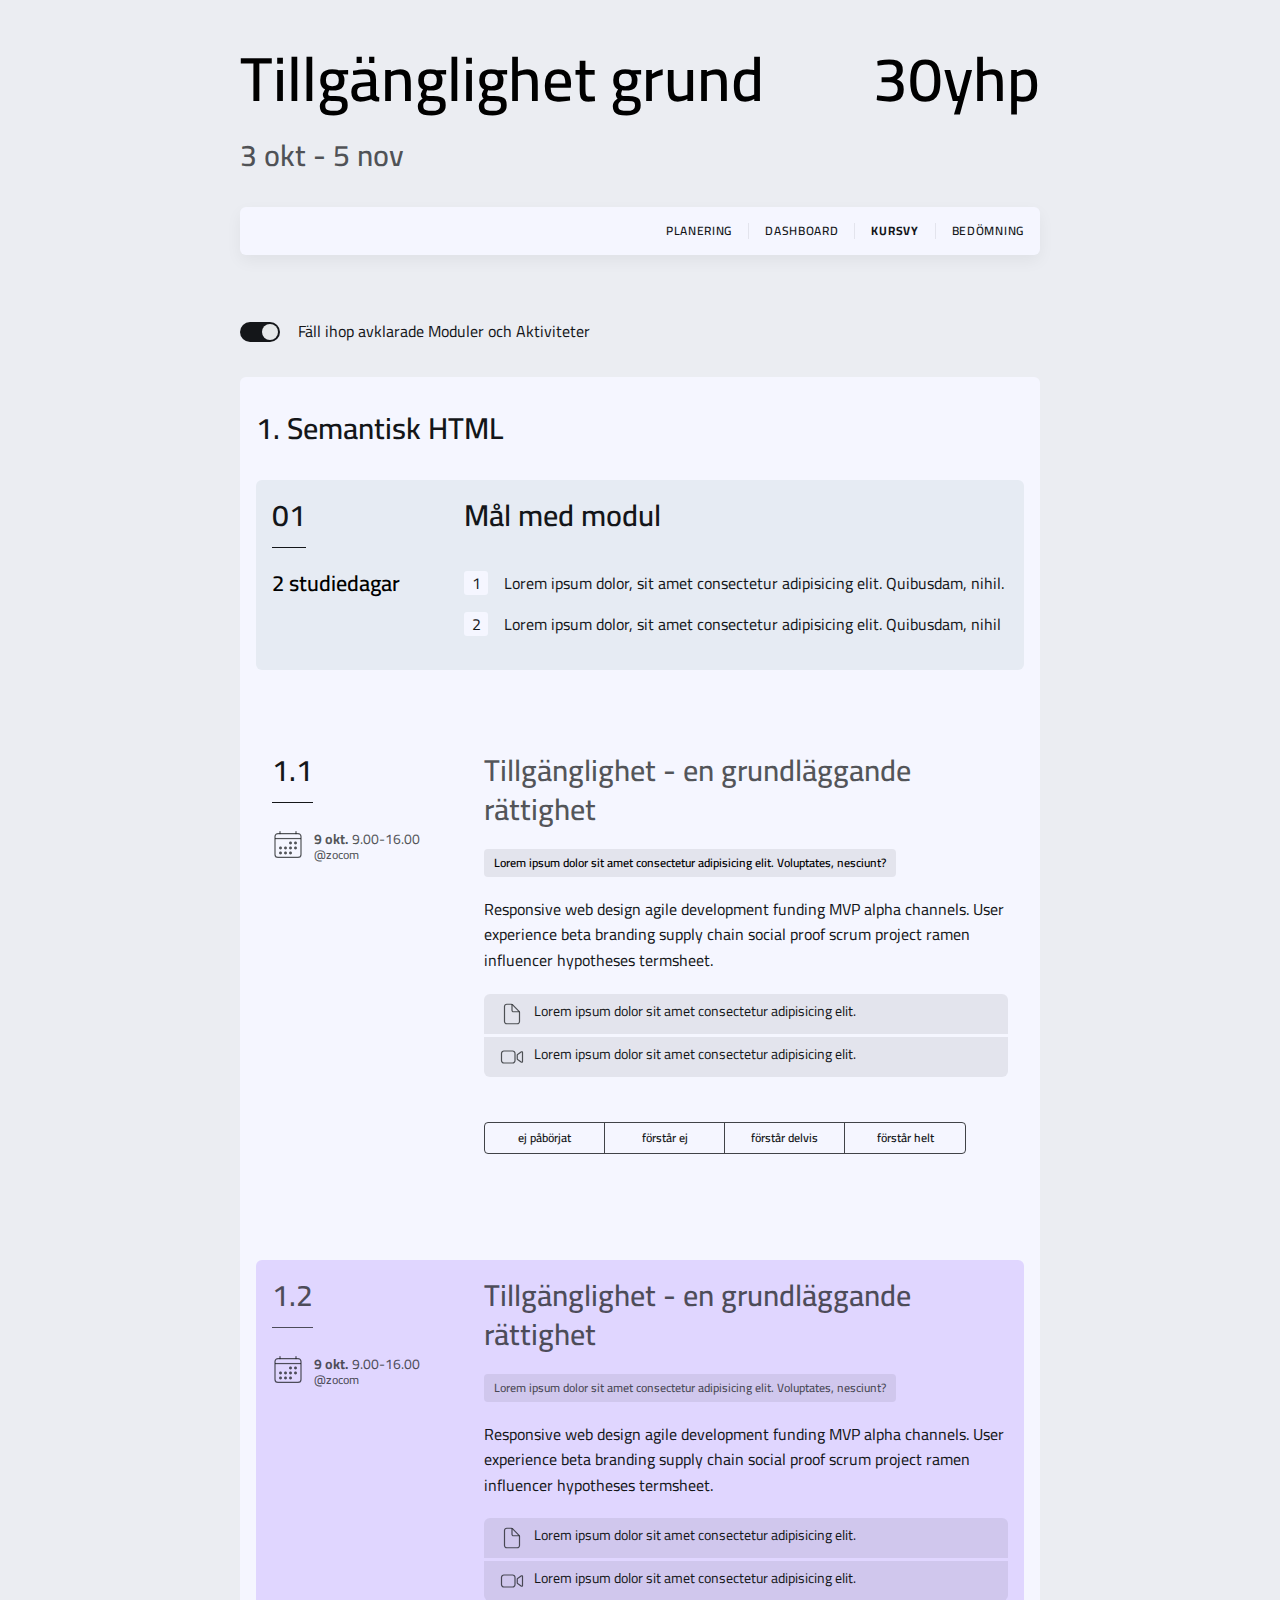
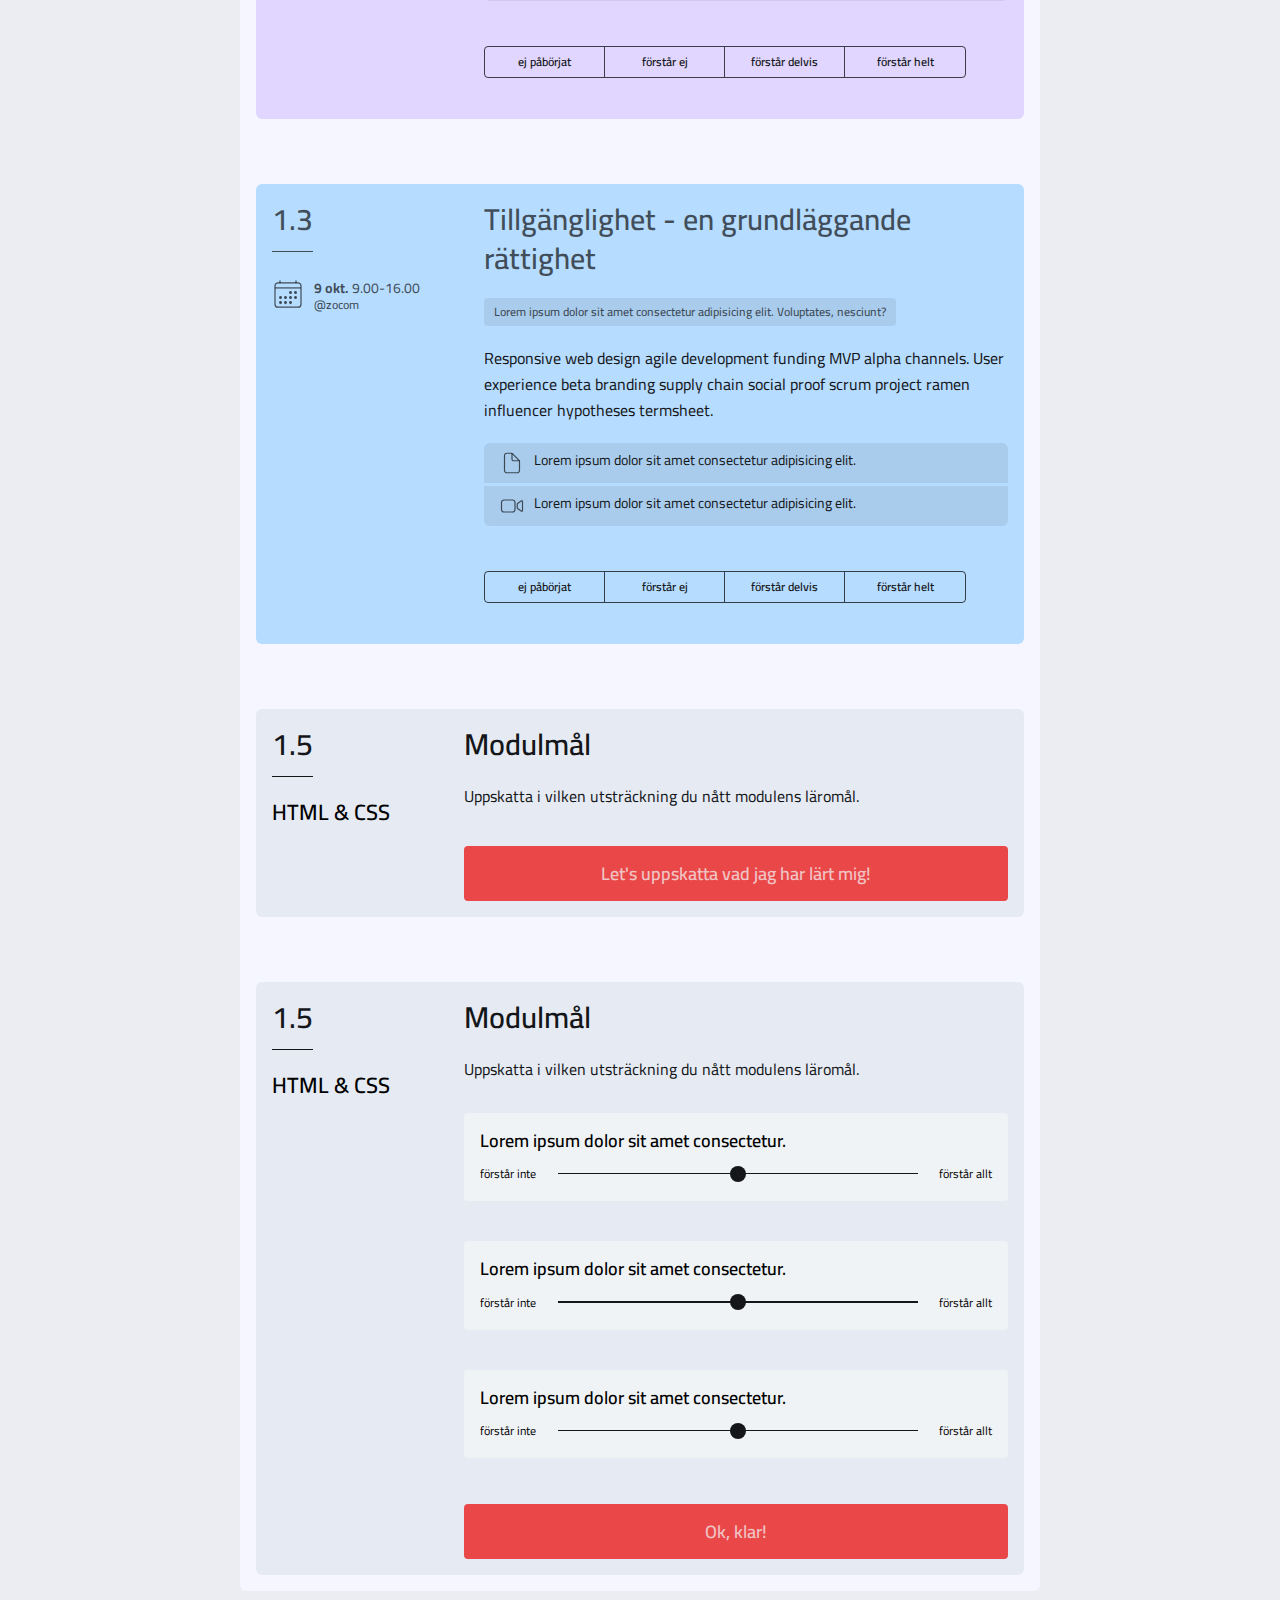
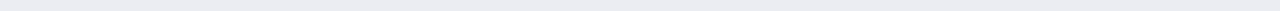
==== commit e5cb61f0: "courses gap" ====
--- a/view/index.html
+++ b/view/index.html
@@ -1,256 +1,284 @@
 <!DOCTYPE html>
 <html lang="en">
+
 <head>
     <meta charset="UTF-8">
     <meta http-equiv="X-UA-Compatible" content="IE=edge">
     <meta name="viewport" content="width=device-width, initial-scale=1.0">
-    <link rel="stylesheet" href="../components/style.css">
     <link rel="preconnect" href="https://fonts.googleapis.com">
     <link rel="preconnect" href="https://fonts.gstatic.com" crossorigin>
     <link href="https://fonts.googleapis.com/css2?family=Cairo:wght@300;400;500;600;700&display=swap" rel="stylesheet">
-    <title>Document</title>
+    <link rel="stylesheet" href="../components/style.css">
+    <title>Awesomo</title>
 </head>
+
 <body>
     <div class="wrapper">
-        
+
         <!-- PAGE-HEADER -->
         <header class="page-header">
             <section>
                 <h1 class="h1 h1--huge">Tillgänglighet grund <span class="yhp">30yhp</span></h1>
-                <time class="h2 h2--lighter h1__date" datetime="2022-10-03">3 okt - 5 nov</time>
+                <time class="h2 uc-color--secondary-text-dark h1__date" datetime="2022-10-03">3 okt - 5 nov</time>
             </section>
 
             <!-- NAV -->
             <nav class="nav">
-                <a class="nav__link" href="#">Planering</a>
+                <a class="nav__link" href="courses.html">Planering</a>
                 <a class="nav__link" href="#">Dashboard</a>
                 <a class="nav__link nav__link--active" href="#">Kursvy</a>
                 <a class="nav__link" href="#">Bedömning</a>
             </nav>
         </header>
-    
-        <!-- TOGGLE-DONE -->
-        <section class="toggle-done">
-            <div class="toggle-done__track"><div class="toggle-done__thumb"></div></div>
-            <p class="main-p">Fäll ihop avklarade Moduler och Aktiviteter</p>
-        </section>
-    
-        <!-- MODULE-CONTAINER -->
-        <article class="module-container">
-            <section>
-                <h2 class="h2 module-title">1. Semantisk HTML</h2>
-        
+
+        <section>
+            <!-- TOGGLE-DONE -->
+            <section class="toggle-done">
+                <div class="toggle-done__track">
+                    <div class="toggle-done__thumb"></div>
+                </div>
+                <p class="main-p">Fäll ihop avklarade Moduler och Aktiviteter</p>
+            </section>
+
+            <!-- MODULE-CONTAINER -->
+            <article class="module-container">
+                <section>
+                    <h2 class="h2 module-title">1. Semantisk HTML</h2>
+
+                    <!-- LESSON-HEADER -->
+                    <header class="lesson-header">
+                        <aside class="module">
+                            <h2 class="h2 module__number">01</h2>
+                            <h3 class="h3">2 studiedagar</h3>
+                        </aside>
+                        <section class="module__overview">
+                            <h2 class="h2">Mål med modul</h2>
+                            <ol>
+                                <li class="lesson-outcome main-p">Lorem ipsum dolor, sit amet consectetur adipisicing
+                                    elit. Quibusdam, nihil.</li>
+                                <li class="lesson-outcome main-p">Lorem ipsum dolor, sit amet consectetur adipisicing
+                                    elit. Quibusdam, nihil</li>
+                            </ol>
+                        </section>
+                    </header>
+                </section>
+
+                <!-- LESSON 1.1 -->
+                <article class="lesson">
+                    <aside class="module">
+                        <h2 class="h2 module__number">1.1</h2>
+                        <!-- SCHEDULE -->
+                        <section class="schedule">
+                            <img src="../img/calendar-outline.svg" alt="Icon of calendar.">
+                            <section class="uc-color--secondary-text-dark">
+                                <time class="schedule__date" datetime="2022-10-03">9 okt.</time>
+                                <time class="schedule__time" datetime="08:00+01:00">9.00-16.00</time>
+                                <address class="schedule__address uc-color--secondary-text-dark">@zocom</address>
+                            </section>
+                        </section>
+                    </aside>
+                    <section class="module__overview">
+                        <h2 class="h2 uc-color--secondary-text-dark">Tillgänglighet - en grundläggande rättighet</h2>
+
+                        <!-- MODULE-GOAL -->
+                        <section class="module-goal">
+                            <p class="card-p">Lorem ipsum dolor sit amet consectetur adipisicing elit. Voluptates,
+                                nesciunt?</p>
+                        </section>
+                        <p class="main-p">Responsive web design agile development funding MVP alpha channels. User
+                            experience beta branding supply chain social proof scrum project ramen influencer hypotheses
+                            termsheet.</p>
+
+                        <!-- LINK -->
+                        <section class="link__wrapper">
+                            <section class="link">
+                                <img src="../img/document-outline.svg" alt="">
+                                <p class="figcaption">Lorem ipsum dolor sit amet consectetur adipisicing elit.</p>
+                            </section>
+                            <section class="link">
+                                <img src="../img/videocam-outline.svg" alt="">
+                                <p class="figcaption">Lorem ipsum dolor sit amet consectetur adipisicing elit.</p>
+                            </section>
+                        </section>
+
+                        <!-- ACTIVITY-SELF-ASSESMENT -->
+                        <section class="activity-self-assessment">
+                            <ul class="self-assessment__options">
+                                <li class="self-assessment__option border-right card-p">ej påbörjat</li>
+                                <li class="self-assessment__option border-right card-p">förstår ej</li>
+                                <li class="self-assessment__option border-right card-p">förstår delvis</li>
+                                <li class="self-assessment__option card-p">förstår helt</li>
+                            </ul>
+                        </section>
+                    </section>
+                </article>
+
+                <!-- LESSON 1.2 -->
+                <article class="lesson lesson--purple">
+                    <aside class="module">
+                        <h2 class="h2 uc-color--secondary-text-dark module__number--lighter">1.2</h2>
+                        <!-- SCHEDULE -->
+                        <section class="schedule">
+                            <img src="../img/calendar-outline.svg" alt="Icon of calendar.">
+                            <section class="uc-color--secondary-text-dark">
+                                <time class="schedule__date" datetime="2022-10-03">9 okt.</time>
+                                <time class="schedule__time" datetime="08:00+01:00">9.00-16.00</time>
+                                <address class="schedule__address uc-color--secondary-text-dark">@zocom</address>
+                            </section>
+                        </section>
+                    </aside>
+                    <section class="module__overview">
+                        <h2 class="h2 uc-color--secondary-text-dark">Tillgänglighet - en grundläggande rättighet</h2>
+
+                        <!-- MODULE-GOAL -->
+                        <section class="module-goal">
+                            <p class="card-p uc-color--secondary-text-dark">Lorem ipsum dolor sit amet consectetur
+                                adipisicing elit. Voluptates, nesciunt?</p>
+                        </section>
+                        <p class="main-p">Responsive web design agile development funding MVP alpha channels. User
+                            experience beta branding supply chain social proof scrum project ramen influencer hypotheses
+                            termsheet.</p>
+
+                        <!-- LINK -->
+                        <section class="link__wrapper">
+                            <section class="link">
+                                <img src="../img/document-outline.svg" alt="">
+                                <p class="figcaption">Lorem ipsum dolor sit amet consectetur adipisicing elit.</p>
+                            </section>
+                            <section class="link">
+                                <img src="../img/videocam-outline.svg" alt="">
+                                <p class="figcaption">Lorem ipsum dolor sit amet consectetur adipisicing elit.</p>
+                            </section>
+                        </section>
+
+                        <!-- ACTIVITY-SELF-ASSESMENT -->
+                        <section class="activity-self-assessment">
+                            <ul class="self-assessment__options">
+                                <li class="self-assessment__option border-right card-p">ej påbörjat</li>
+                                <li class="self-assessment__option border-right card-p">förstår ej</li>
+                                <li class="self-assessment__option border-right card-p">förstår delvis</li>
+                                <li class="self-assessment__option card-p">förstår helt</li>
+                            </ul>
+                        </section>
+                    </section>
+                </article>
+
+                <!-- LESSON 1.3 -->
+                <article class="lesson lesson--blue">
+                    <aside class="module">
+                        <h2 class="h2 uc-color--secondary-text-dark module__number--lighter">1.3</h2>
+                        <!-- SCHEDULE -->
+                        <section class="schedule">
+                            <img src="../img/calendar-outline.svg" alt="Icon of calendar.">
+                            <section class="uc-color--secondary-text-dark">
+                                <time class="schedule__date" datetime="2022-10-03">9 okt.</time>
+                                <time class="schedule__time" datetime="08:00+01:00">9.00-16.00</time>
+                                <address class="schedule__address uc-color--secondary-text-dark">@zocom</address>
+                            </section>
+                        </section>
+                    </aside>
+                    <section class="module__overview">
+                        <h2 class="h2 uc-color--secondary-text-dark">Tillgänglighet - en grundläggande rättighet</h2>
+
+                        <!-- MODULE-GOAL -->
+                        <section class="module-goal">
+                            <p class="card-p uc-color--secondary-text-dark">Lorem ipsum dolor sit amet consectetur
+                                adipisicing elit. Voluptates, nesciunt?</p>
+                        </section>
+                        <p class="main-p">Responsive web design agile development funding MVP alpha channels. User
+                            experience beta branding supply chain social proof scrum project ramen influencer hypotheses
+                            termsheet.</p>
+
+                        <!-- LINK -->
+                        <section class="link__wrapper">
+                            <section class="link">
+                                <img src="../img/document-outline.svg" alt="">
+                                <p class="figcaption">Lorem ipsum dolor sit amet consectetur adipisicing elit.</p>
+                            </section>
+                            <section class="link">
+                                <img src="../img/videocam-outline.svg" alt="">
+                                <p class="figcaption">Lorem ipsum dolor sit amet consectetur adipisicing elit.</p>
+                            </section>
+                        </section>
+
+                        <!-- ACTIVITY-SELF-ASSESMENT -->
+                        <section class="activity-self-assessment">
+                            <ul class="self-assessment__options">
+                                <li class="self-assessment__option border-right card-p">ej påbörjat</li>
+                                <li class="self-assessment__option border-right card-p">förstår ej</li>
+                                <li class="self-assessment__option border-right card-p">förstår delvis</li>
+                                <li class="self-assessment__option card-p">förstår helt</li>
+                            </ul>
+                        </section>
+                    </section>
+                </article>
+
                 <!-- LESSON-HEADER -->
                 <header class="lesson-header">
                     <aside class="module">
-                        <h2 class="h2 module__number">01</h2>
-                        <h3 class="h3">2 studiedagar</h3>
-                    </aside>
-                    <section class="module__overview">
-                        <h2 class="h2">Mål med modul</h2>
-                        <ol>
-                            <li class="lesson-outcome main-p">Lorem ipsum dolor, sit amet consectetur adipisicing elit. Quibusdam, nihil.</li>
-                            <li class="lesson-outcome main-p">Lorem ipsum dolor, sit amet consectetur adipisicing elit. Quibusdam, nihil</li>
-                        </ol>
+                        <h2 class="h2 module__number">1.5</h2>
+                        <h3 class="h3">HTML & CSS</h3>
+                    </aside>
+                    <section class="module__overview">
+                        <h2 class="h2">Modulmål</h2>
+                        <p class="main-p">Uppskatta i vilken utsträckning du nått modulens läromål.</p>
+                        <!-- BTN -->
+                        <button class="btn">
+                            <h4 class="h4">Let's uppskatta vad jag har lärt mig!</h4>
+                        </button>
                     </section>
                 </header>
-            </section>
-    
-            <!-- LESSON 1.1 -->
-            <article class="lesson">
-                <aside class="module">
-                    <h2 class="h2 module__number">1.1</h2>
-                    <!-- SCHEDULE -->
-                    <section class="schedule">
-                        <img src="../img/calendar-outline.svg" alt="Icon of calendar.">
-                        <section class="card-p--lighter">
-                            <time class="schedule__date" datetime="2022-10-03">9 okt.</time>
-                            <time class="schedule__time" datetime="08:00+01:00">9.00-16.00</time>
-                            <address class="schedule__address card-p--lighter">@zocom</address>
-                        </section>
-                    </section>
-                </aside>
-                <section class="module__overview">
-                    <h2 class="h2 h2--lighter">Tillgänglighet - en grundläggande rättighet</h2>
-                    
-                    <!-- MODULE-GOAL -->
-                    <section class="module-goal">
-                        <p class="card-p">Lorem ipsum dolor sit amet consectetur adipisicing elit. Voluptates, nesciunt?</p>
-                    </section>
-                    <p class="main-p">Responsive web design agile development funding MVP alpha channels. User experience beta branding supply chain social proof scrum project ramen influencer hypotheses termsheet.</p>
-                    
-                    <!-- LINK -->
-                    <section class="link__wrapper">
-                        <section class="link">
-                            <img src="../img/document-outline.svg" alt="">
-                            <p class="figcaption">Lorem ipsum dolor sit amet consectetur adipisicing elit.</p>
-                        </section>
-                        <section class="link">
-                            <img src="../img/videocam-outline.svg" alt="">
-                            <p class="figcaption">Lorem ipsum dolor sit amet consectetur adipisicing elit.</p>
-                        </section>
-                    </section>
-
-                    <!-- ACTIVITY-SELF-ASSESMENT -->
-                    <section class="activity-self-assessment">
-                        <ul class="self-assessment__options">
-                            <li class="self-assessment__option border-right card-p">ej påbörjat</li>
-                            <li class="self-assessment__option border-right card-p">förstår ej</li>
-                            <li class="self-assessment__option border-right card-p">förstår delvis</li>
-                            <li class="self-assessment__option card-p">förstår helt</li>
-                        </ul>
-                    </section>
-                </section>
+
+                <!-- LESSON-HEADER -->
+                <header class="lesson-header">
+                    <aside class="module">
+                        <h2 class="h2 module__number">1.5</h2>
+                        <h3 class="h3">HTML & CSS</h3>
+                    </aside>
+                    <section class="module__overview">
+                        <h2 class="h2">Modulmål</h2>
+                        <p class="main-p">Uppskatta i vilken utsträckning du nått modulens läromål.</p>
+
+                        <!-- SLIDER-SELF-ASSESSMENT-->
+                        <section class="slider-self-assessment">
+                            <h4 class="h4">Lorem ipsum dolor sit amet consectetur.</h4>
+                            <div class="slider">
+                                <p class="slider__p">förstår inte</p><input type="range" name="self-assessment"
+                                    id="self-assessment">
+                                <p class="slider__p">förstår allt</p>
+                            </div>
+                        </section>
+
+                        <!-- SLIDER-SELF-ASSESSMENT-->
+                        <section class="slider-self-assessment">
+                            <h4 class="h4">Lorem ipsum dolor sit amet consectetur.</h4>
+                            <div class="slider">
+                                <p class="slider__p">förstår inte</p><input type="range" name="self-assessment"
+                                    id="self-assessment">
+                                <p class="slider__p">förstår allt</p>
+                            </div>
+                        </section>
+
+                        <!-- SLIDER-SELF-ASSESSMENT-->
+                        <section class="slider-self-assessment">
+                            <h4 class="h4">Lorem ipsum dolor sit amet consectetur.</h4>
+                            <div class="slider">
+                                <p class="slider__p">förstår inte</p><input type="range" name="self-assessment"
+                                    id="self-assessment">
+                                <p class="slider__p">förstår allt</p>
+                            </div>
+                        </section>
+
+                        <!-- BTN -->
+                        <button class="btn">
+                            <h4 class="h4">Ok, klar!</h4>
+                        </button>
+                    </section>
+                </header>
             </article>
-
-            <!-- LESSON 1.2 -->
-            <article class="lesson lesson--purple">
-                <aside class="module">
-                    <h2 class="h2 h2--lighter module__number--lighter">1.2</h2>
-                    <!-- SCHEDULE -->
-                    <section class="schedule">
-                        <img src="../img/calendar-outline.svg" alt="Icon of calendar.">
-                        <section class="card-p--lighter">
-                            <time class="schedule__date" datetime="2022-10-03">9 okt.</time>
-                            <time class="schedule__time" datetime="08:00+01:00">9.00-16.00</time>
-                            <address class="schedule__address card-p--lighter">@zocom</address>
-                        </section>
-                    </section>
-                </aside>
-                <section class="module__overview">
-                    <h2 class="h2 h2--lighter">Tillgänglighet - en grundläggande rättighet</h2>
-                    
-                    <!-- MODULE-GOAL -->
-                    <section class="module-goal">
-                        <p class="card-p card-p--lighter">Lorem ipsum dolor sit amet consectetur adipisicing elit. Voluptates, nesciunt?</p>
-                    </section>
-                    <p class="main-p">Responsive web design agile development funding MVP alpha channels. User experience beta branding supply chain social proof scrum project ramen influencer hypotheses termsheet.</p>
-                    
-                    <!-- LINK -->
-                    <section class="link__wrapper">
-                        <section class="link">
-                            <img src="../img/document-outline.svg" alt="">
-                            <p class="figcaption">Lorem ipsum dolor sit amet consectetur adipisicing elit.</p>
-                        </section>
-                        <section class="link">
-                            <img src="../img/videocam-outline.svg" alt="">
-                            <p class="figcaption">Lorem ipsum dolor sit amet consectetur adipisicing elit.</p>
-                        </section>
-                    </section>
-
-                    <!-- ACTIVITY-SELF-ASSESMENT -->
-                    <section class="activity-self-assessment">
-                        <ul class="self-assessment__options">
-                            <li class="self-assessment__option border-right card-p">ej påbörjat</li>
-                            <li class="self-assessment__option border-right card-p">förstår ej</li>
-                            <li class="self-assessment__option border-right card-p">förstår delvis</li>
-                            <li class="self-assessment__option card-p">förstår helt</li>
-                        </ul>
-                    </section>
-                </section>
-            </article>
-
-            <!-- LESSON 1.3 -->
-            <article class="lesson lesson--blue">
-                <aside class="module">
-                    <h2 class="h2 h2--lighter module__number--lighter">1.3</h2>
-                    <!-- SCHEDULE -->
-                    <section class="schedule">
-                        <img src="../img/calendar-outline.svg" alt="Icon of calendar.">
-                        <section class="card-p--lighter">
-                            <time class="schedule__date" datetime="2022-10-03">9 okt.</time>
-                            <time class="schedule__time" datetime="08:00+01:00">9.00-16.00</time>
-                            <address class="schedule__address card-p--lighter">@zocom</address>
-                        </section>
-                    </section>
-                </aside>
-                <section class="module__overview">
-                    <h2 class="h2 h2--lighter">Tillgänglighet - en grundläggande rättighet</h2>
-                    
-                    <!-- MODULE-GOAL -->
-                    <section class="module-goal">
-                        <p class="card-p card-p--lighter">Lorem ipsum dolor sit amet consectetur adipisicing elit. Voluptates, nesciunt?</p>
-                    </section>
-                    <p class="main-p">Responsive web design agile development funding MVP alpha channels. User experience beta branding supply chain social proof scrum project ramen influencer hypotheses termsheet.</p>
-                    
-                    <!-- LINK -->
-                    <section class="link__wrapper">
-                        <section class="link">
-                            <img src="../img/document-outline.svg" alt="">
-                            <p class="figcaption">Lorem ipsum dolor sit amet consectetur adipisicing elit.</p>
-                        </section>
-                        <section class="link">
-                            <img src="../img/videocam-outline.svg" alt="">
-                            <p class="figcaption">Lorem ipsum dolor sit amet consectetur adipisicing elit.</p>
-                        </section>
-                    </section>
-
-                    <!-- ACTIVITY-SELF-ASSESMENT -->
-                    <section class="activity-self-assessment">
-                        <ul class="self-assessment__options">
-                            <li class="self-assessment__option border-right card-p">ej påbörjat</li>
-                            <li class="self-assessment__option border-right card-p">förstår ej</li>
-                            <li class="self-assessment__option border-right card-p">förstår delvis</li>
-                            <li class="self-assessment__option card-p">förstår helt</li>
-                        </ul>
-                    </section>
-                </section>
-            </article>
-    
-            <!-- LESSON-HEADER -->
-            <header class="lesson-header">
-                <aside class="module">
-                    <h2 class="h2 module__number">1.5</h2>
-                    <h3 class="h3">HTML & CSS</h3>
-                </aside>
-                <section class="module__overview">
-                    <h2 class="h2">Modulmål</h2>
-                    <p class="main-p">Uppskatta i vilken utsträckning du nått modulens läromål.</p>
-                    <!-- BTN -->
-                    <button class="btn"><h4 class="h4">Let's uppskatta vad jag har lärt mig!</h4></button>
-                </section>
-            </header>
-
-            <!-- LESSON-HEADER -->
-            <header class="lesson-header">
-                <aside class="module">
-                    <h2 class="h2 module__number">1.5</h2>
-                    <h3 class="h3">HTML & CSS</h3>
-                </aside>
-                <section class="module__overview">
-                    <h2 class="h2">Modulmål</h2>
-                    <p class="main-p">Uppskatta i vilken utsträckning du nått modulens läromål.</p>
-                    
-                    <!-- SLIDER-SELF-ASSESSMENT-->
-                    <section class="slider-self-assessment">
-                        <h4 class="h4">Lorem ipsum dolor sit amet consectetur.</h4>
-                        <div class="slider">
-                            <p class="slider__p">förstår inte</p><input type="range" name="self-assessment" id="self-assessment"><p class="slider__p">förstår allt</p>
-                        </div>
-                    </section>
-                    
-                    <!-- SLIDER-SELF-ASSESSMENT-->
-                    <section class="slider-self-assessment">
-                        <h4 class="h4">Lorem ipsum dolor sit amet consectetur.</h4>
-                        <div class="slider">
-                            <p class="slider__p">förstår inte</p><input type="range" name="self-assessment" id="self-assessment"><p class="slider__p">förstår allt</p>
-                        </div>
-                    </section>
-                    
-                    <!-- SLIDER-SELF-ASSESSMENT-->
-                    <section class="slider-self-assessment">
-                        <h4 class="h4">Lorem ipsum dolor sit amet consectetur.</h4>
-                        <div class="slider">
-                            <p class="slider__p">förstår inte</p><input type="range" name="self-assessment" id="self-assessment"><p class="slider__p">förstår allt</p>
-                        </div>
-                    </section>
-
-                    <!-- BTN -->
-                    <button class="btn"><h4 class="h4">Ok, klar!</h4></button>
-                </section>
-            </header>
-        </article>
+        </section>
     </div>
-    
+
 </body>
+
 </html>--- a/components/style.css
+++ b/components/style.css
@@ -39,6 +39,11 @@
     margin: 2rem auto;
     display: flex;
     flex-direction: column;
+    gap: 3.2rem;
+}
+
+.wrapper--no-gap {
+    gap: 0;
 }
 
 /* -.-.-.-.-.- FONT STYLES -.-.-.-.-.- */
@@ -54,10 +59,6 @@
     font-size: 3.0rem;
     font-weight: 600;
     line-height: 3.9rem;
-}
-
-.h2--lighter {
-    color: var(--secondary-text-dark);
 }
 
 .h3 {
@@ -85,10 +86,6 @@
     line-height: 1.8rem;
 }
 
-.card-p--lighter {
-    color: var(--secondary-text-dark);
-}
-
 .figcaption {
     font-weight: 400;
     font-size: 1.4rem;
@@ -96,6 +93,10 @@
     color: var(--primary-text-dark);
 }
 
+.uc-color--secondary-text-dark {        /* Utility class for font color*/
+    color: var(--secondary-text-dark);
+}
+
 /* -.-.-.-.-.- PAGE-HEADER -.-.-.-.-.- */
 
 .page-header {
@@ -152,7 +153,7 @@
     display: flex;
     align-items: center;
     gap: 1.8rem;
-    margin: 6.5rem 0 3.2rem;
+    margin: 3.2rem 0;
 }
 
 .toggle-done__track {
@@ -334,7 +335,7 @@
     border-right: 0.5px solid var(--shade-dark-80);
 }
 
-.self-assessment__option:hover {
+.self-assessment__option:hover {        /* Samma som card-link! Lägga ihop? */
     background-color: var(--shade-dark-80);
     color: var(--primary-text-light);
 }
@@ -397,6 +398,17 @@
     cursor: pointer;
 }
 
+/* ------------------------------------- */
+/* -.-.-.-.- NEW PAGE: COURSES -.-.-.-.- */
+/* ------------------------------------- */
+
+.courses {
+    display: flex;
+    flex-wrap: wrap;
+    justify-content: center;
+    gap: 3.2rem;
+}
+
 /* -.-.-.-.- COURSE-CARD -.-.-.-.- */
 
 .course-card {
@@ -413,6 +425,10 @@
 
 .course-card__info {
     padding: 1.6rem;
+    height: 22.5rem;
+    display: flex;
+    flex-direction: column;
+    justify-content: space-between;
 }
 
 .course-card__nav {
@@ -422,7 +438,6 @@
     gap: 1px;
     border-radius: var(--border-radius);
     overflow: hidden;
-    margin-top: 4.4rem;
 }
 
 .card__link {
@@ -437,4 +452,3 @@
     background-color: var(--shade-dark-80);
     color: var(--primary-text-light);
 }
-
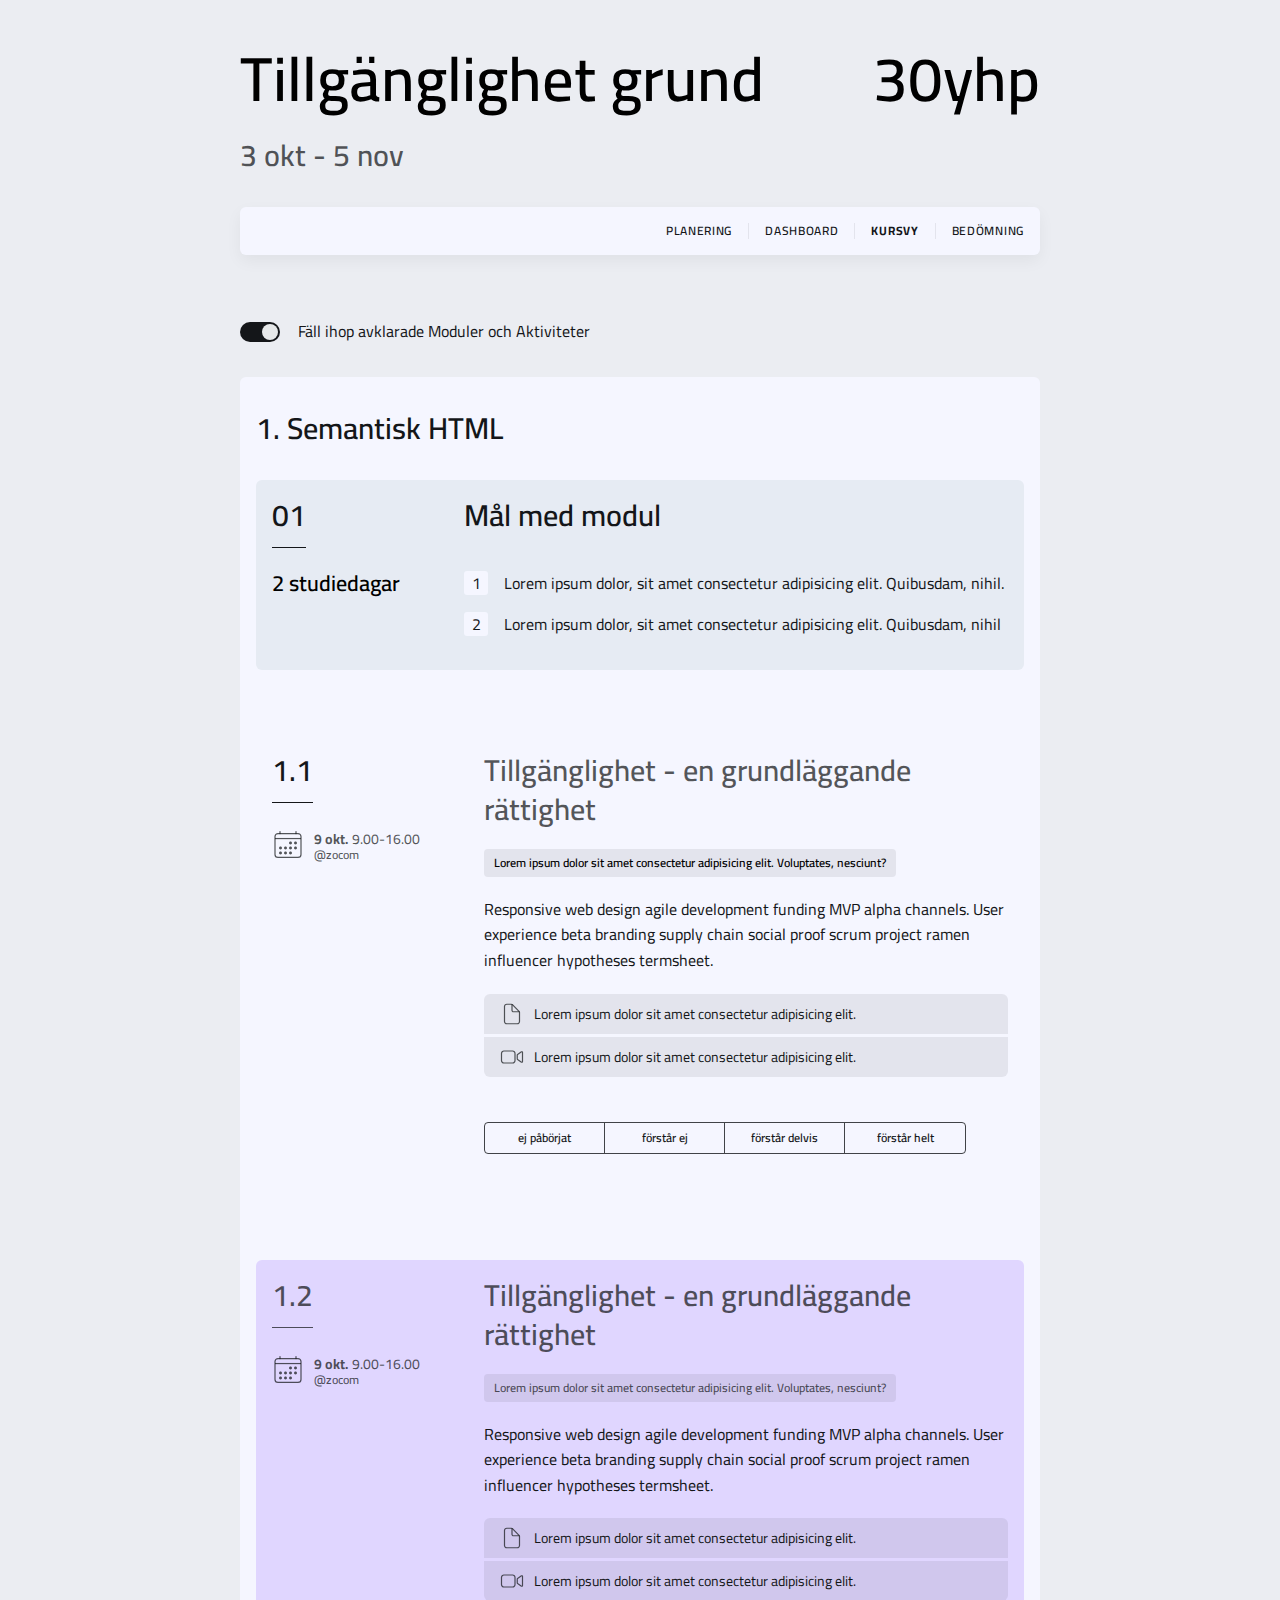
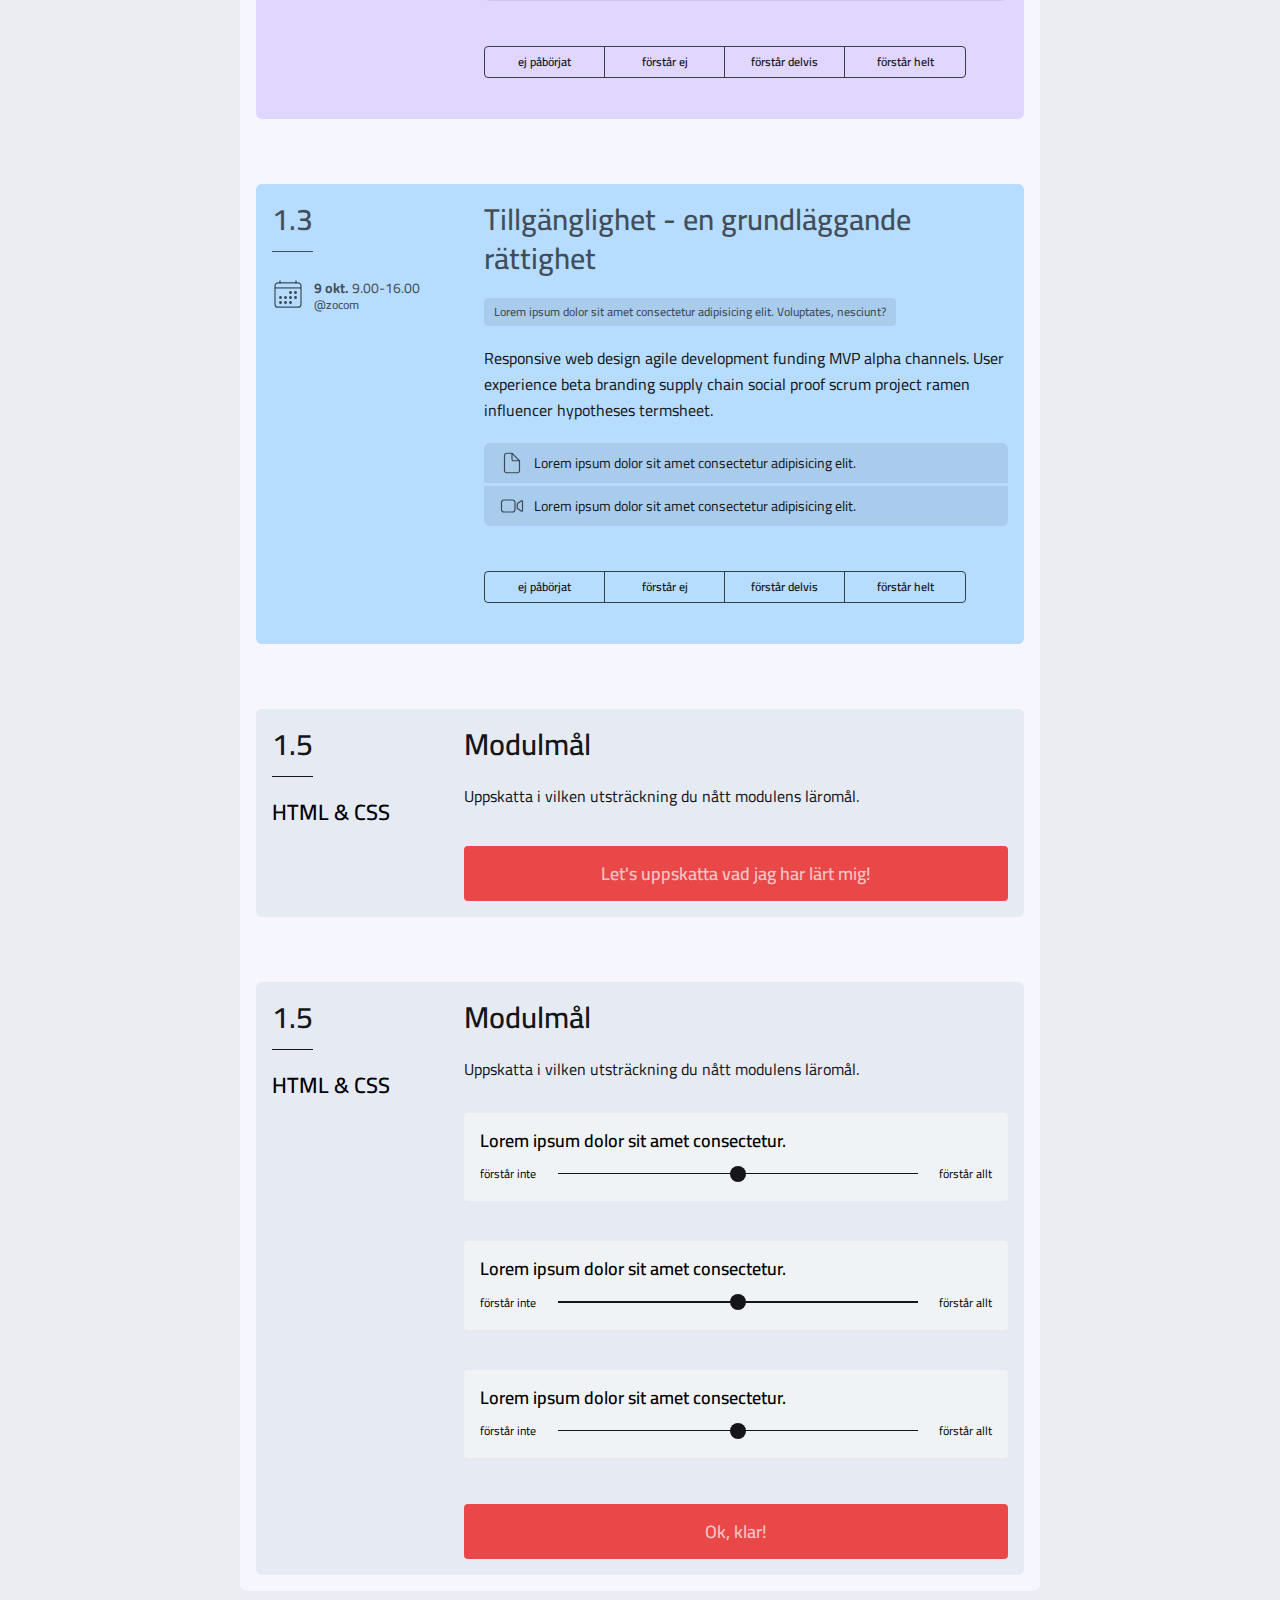
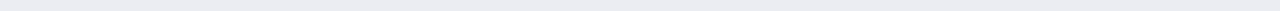
==== commit fb6f1513: "small updates" ====
--- a/view/index.html
+++ b/view/index.html
@@ -20,7 +20,7 @@
             <section>
                 <h1 class="h1 h1--huge">Tillgänglighet grund <span class="yhp">30yhp</span></h1>
                 <time class="h2 uc-color--secondary-text-dark h1__date" datetime="2022-10-03">3 okt - 5 nov</time>
-            </section>
+            </section> 
 
             <!-- NAV -->
             <nav class="nav">
--- a/components/style.css
+++ b/components/style.css
@@ -303,6 +303,7 @@
 
 .link {
     display: flex;
+    align-items: center;
     gap: 1rem;
     background-color: var(--shade-dark-8);
     padding: .5em 1em;
@@ -368,7 +369,6 @@
     width: 36rem;
     margin: auto;
 }
-
 input[type="range"]::-webkit-slider-runnable-track {
     appearance: none;
     background-color: #141619;
